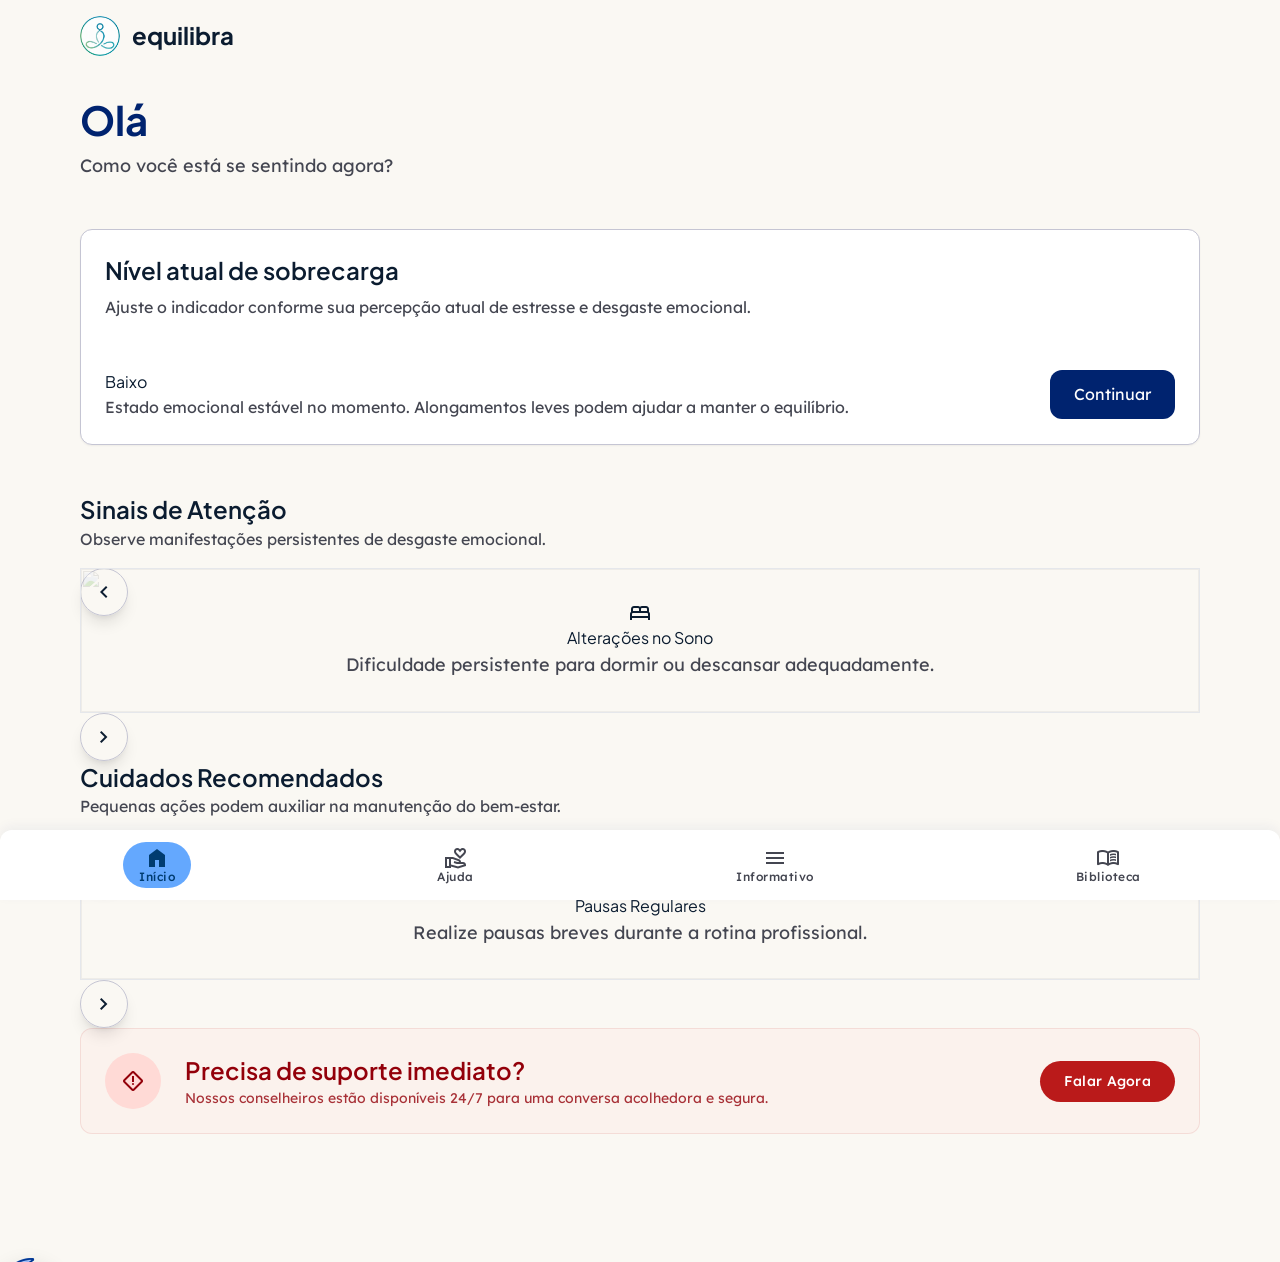
==== index.html @ ba9ddf92 "feature - atualização de design" ====
<!DOCTYPE html>

<html lang="pt-BR"><head>
<meta charset="utf-8"/>
<meta content="width=device-width, initial-scale=1.0" name="viewport"/>
<title>equilibra - Home</title>
<script src="https://cdn.tailwindcss.com?plugins=forms,container-queries"></script>
<script src="https://cdn.jsdelivr.net/npm/@supabase/supabase-js@2"></script>
<script src="scripts/supabase.js"></script>
<link href="https://fonts.googleapis.com/css2?family=Plus+Jakarta+Sans:wght@600;700;800&amp;family=Lexend:wght@400;500;600&amp;display=swap" rel="stylesheet"/>
<link href="https://fonts.googleapis.com/css2?family=Material+Symbols+Outlined:wght,FILL@100..700,0..1&amp;display=swap" rel="stylesheet"/>
<link href="https://fonts.googleapis.com/css2?family=Material+Symbols+Outlined:wght,FILL@100..700,0..1&amp;display=swap" rel="stylesheet"/>
<link href="./styles/dark-mode.css" rel="stylesheet"/>
<script id="tailwind-config">
      tailwind.config = {
        darkMode: "class",
        theme: {
          extend: {
            "colors": {
                    "on-tertiary-container": "#a8adb1",
                    "error": "#ba1a1a",
                    "tertiary-container": "#3c4144",
                    "error-container": "#ffdad6",
                    "surface-container-low": "#FAF6EF",
                    "outline-variant": "#c5c5d3",
                    "on-primary-container": "#90a8ff",
                    "on-secondary-fixed-variant": "#004883",
                    "on-tertiary-fixed-variant": "#43474b",
                    "background": "#FAF6EF",
                    "surface-container-highest": "#d3e4fe",
                    "on-tertiary-fixed": "#171c1f",
                    "on-primary-fixed": "#00164e",
                    "on-secondary-container": "#003c70",
                    "tertiary-fixed": "#dfe3e7",
                    "inverse-on-surface": "#eaf1ff",
                    "on-surface": "#0b1c30",
                    "on-primary": "#ffffff",
                    "surface-container": "#e5eeff",
                    "secondary": "#0060ac",
                    "surface-variant": "#d3e4fe",
                    "secondary-fixed": "#d4e3ff",
                    "on-error-container": "#93000a",
                    "inverse-primary": "#b6c4ff",
                    "surface-container-high": "#dce9ff",
                    "surface-tint": "#4059aa",
                    "surface": "#f8f9ff",
                    "on-background": "#0b1c30",
                    "secondary-container": "#64a8fe",
                    "inverse-surface": "#213145",
                    "secondary-fixed-dim": "#a4c9ff",
                    "surface-bright": "#FAF6EF",
                    "primary": "#00236f",
                    "on-error": "#ffffff",
                    "primary-fixed": "#dce1ff",
                    "outline": "#757682",
                    "on-primary-fixed-variant": "#264191",
                    "tertiary": "#262b2e",
                    "tertiary-fixed-dim": "#c3c7cb",
                    "on-surface-variant": "#444651",
                    "primary-fixed-dim": "#b6c4ff",
                    "on-secondary": "#ffffff",
                    "on-tertiary": "#ffffff",
                    "primary-container": "#1e3a8a",
                    "surface-dim": "#cbdbf5",
                    "on-secondary-fixed": "#001c39",
                    "surface-container-lowest": "#ffffff"
            },
            "borderRadius": {
                    "DEFAULT": "0.25rem",
                    "lg": "0.5rem",
                    "xl": "0.75rem",
                    "full": "9999px"
            },
            "spacing": {
                    "stack-md": "24px",
                    "stack-lg": "48px",
                    "stack-sm": "12px",
                    "gutter": "24px",
                    "unit": "8px",
                    "margin-mobile": "16px",
                    "container-max-width": "1200px",
                    "margin-desktop": "40px"
            },
            "fontFamily": {
                    "headline-xl": ["Plus Jakarta Sans"],
                    "body-sm": ["Lexend"],
                    "headline-md": ["Plus Jakarta Sans"],
                    "body-md": ["Lexend"],
                    "label-md": ["Lexend"],
                    "body-lg": ["Lexend"],
                    "label-sm": ["Lexend"],
                    "headline-lg": ["Plus Jakarta Sans"]
            },
            "fontSize": {
                    "headline-xl": ["40px", {"lineHeight": "1.2", "fontWeight": "700"}],
                    "body-sm": ["14px", {"lineHeight": "1.5", "fontWeight": "400"}],
                    "headline-md": ["24px", {"lineHeight": "1.4", "fontWeight": "600"}],
                    "body-md": ["16px", {"lineHeight": "1.6", "fontWeight": "400"}],
                    "label-md": ["14px", {"lineHeight": "1.2", "letterSpacing": "0.02em", "fontWeight": "500"}],
                    "body-lg": ["18px", {"lineHeight": "1.6", "fontWeight": "400"}],
                    "label-sm": ["12px", {"lineHeight": "1.2", "letterSpacing": "0.04em", "fontWeight": "500"}],
                    "headline-lg": ["32px", {"lineHeight": "1.3", "fontWeight": "600"}]
            }
          },
        },
      }

    let currentStressLevel = 0;

    const stressLevels = [
        {
            left: "10%",
            title: "Baixo",
            description: "Estado emocional estável no momento. Alongamentos leves podem ajudar a manter o equilíbrio.",
            page: "./pages/ajuda.html#bem-estar"
        },

        {
            left: "30%",
            title: "Leve",
            description: "Pequenos sinais de desgaste emocional. Considere dar uma pausa e alongar-se.",
            page: "./pages/ajuda.html#prevencao"
        },

        {
            left: "50%",
            title: "Moderado",
            description: "Atenção aos sinais de sobrecarga. Exercícios de respiração podem ser benéficos ou alongamento rápido podem ajudar.",
            page: "./pages/ajuda.html#respiracao"
        },

        {
            left: "70%",
            title: "Elevado",
            description: "Recomenda-se realizar uma pausa breve. Fique atento aos sintomas do stress atravess do Informativo por aqui.",
            page: "./pages/informativo.html#atencao"
        },

        {
            left: "90%",
            title: "Crítico",
            description: "Considere buscar apoio e reduzir estímulos. Entre em contato pelo CVV por aqui",
            page: "./pages/informativo.html#cvv"
        }
    ];

    function setStressLevel(level) {

        currentStressLevel = level;

        const data = stressLevels[level];

        document.getElementById("stressIndicator").style.left = data.left;

        document.getElementById("stressTitle").innerText = data.title;

        document.getElementById("stressDescription").innerText = data.description;
    }
    saveStressAccess();
    async function redirectStressPage() {

    const currentStress =
        stressLevels[currentStressLevel];

    // SALVA NO SUPABASE
    const { error } =
        await supabaseClient
            .from("page_access_logs")
            .insert({

                path: currentStress.page,

                stress_level: currentStress.title

            });

    if(error) {

        console.error(
            "Erro ao salvar stress:",
            error
        );

    } else {

        console.log(
            "Stress registrado!"
        );
    }

    // REDIRECIONA
    window.location.href =
        currentStress.page;
}
    const warningCards = [

        {
            title: "Alterações no Sono",
            description: "Dificuldade persistente para dormir ou descansar adequadamente.",
            image: "assets/images/sono.png",
            icon: "bed",
            iconColor: "text-red-500",
            overlay: "from-red-100/95",
            border: "border-red-100",
            bg: "bg-red-50",
            page: "./pages/ajuda.html#sono"
        },

        {
            title: "Irritabilidade",
            description: "Reações emocionais intensificadas e tensão frequente.",
            image: "assets/images/irritabilidade.jpg",
            icon: "mood_bad",
            iconColor: "text-orange-500",
            overlay: "from-orange-100/95",
            border: "border-orange-100",
            bg: "bg-orange-50",
            page: "./pages/ajuda.html#irritabilidade"
        },

        {
            title: "Dificuldade de Concentração",
            description: "Lapsos de atenção e dificuldade de foco durante a rotina.",
            image: "assets/images/concentracao.jpg",
            icon: "psychology",
            iconColor: "text-yellow-600",
            overlay: "from-yellow-100/95",
            border: "border-yellow-100",
            bg: "bg-yellow-50",
            page: "./pages/ajuda.html#concentracao"
        },

        {
            title: "Pensamentos Intrusivos",
            description: "Pensamentos recorrentes associados ao desgaste emocional.",
            image: "assets/images/pensamentos.jpg",
            icon: "neurology",
            iconColor: "text-pink-500",
            overlay: "from-pink-100/95",
            border: "border-pink-100",
            bg: "bg-pink-50",
            page: "./pages/ajuda.html#pensamentos"
        }

    ];

    let currentWarningIndex = 0;

    function updateWarningCard() {

        const data = warningCards[currentWarningIndex];

        const card = document.getElementById("warningCard");
        const image = document.getElementById("warningImage");
        const overlay = document.getElementById("warningOverlay");
        const icon = document.getElementById("warningIcon");
        const title = document.getElementById("warningTitle");
        const description = document.getElementById("warningDescription");

        image.src = data.image;

        title.innerText = data.title;

        description.innerText = data.description;

        icon.innerText = data.icon;

        icon.className = `material-symbols-outlined ${data.iconColor} text-[32px]`;

        overlay.className = `absolute inset-0 bg-gradient-to-t ${data.overlay} to-transparent`;

        card.className =
            `w-full h-[280px] relative overflow-hidden rounded-3xl border ${data.border} ${data.bg} text-left transition-all duration-500`;
    }

    function changeWarningCard(direction) {

        currentWarningIndex += direction;

        if (currentWarningIndex < 0) {
            currentWarningIndex = warningCards.length - 1;
        }

        if (currentWarningIndex >= warningCards.length) {
            currentWarningIndex = 0;
        }

        updateWarningCard();
    }

    function openWarningPage() {

        window.location.href = warningCards[currentWarningIndex].page;
    }

    // Troca automática
    setInterval(() => {

        changeWarningCard(1);

    }, 6000);

    const careCards = [

        {
            title: "Pausas Regulares",
            description: "Realize pausas breves durante a rotina profissional.",
            image: "assets/images/pausa.jpg",
            icon: "self_improvement",
            iconColor: "text-blue-500",
            overlay: "from-blue-100/95",
            border: "border-blue-100",
            bg: "bg-blue-50",
            page: "./pages/ajuda.html#pausas"
        },

        {
            title: "Hidratação",
            description: "Mantenha uma rotina adequada de hidratação.",
            image: "assets/images/hidratacao.jpg",
            icon: "water_drop",
            iconColor: "text-cyan-500",
            overlay: "from-cyan-100/95",
            border: "border-cyan-100",
            bg: "bg-cyan-50",
            page: "./pages/dicas.html#hidratacao"
        },

        {
            title: "Respiração Guiada",
            description: "Exercícios respiratórios podem auxiliar na redução da tensão.",
            image: "assets/images/respiracao.jpg",
            icon: "air",
            iconColor: "text-indigo-500",
            overlay: "from-indigo-100/95",
            border: "border-indigo-100",
            bg: "bg-indigo-50",
            page: "./pages/relaxe.html#respiracao"
        },

        {
            title: "Alongamento Breve",
            description: "Movimentos leves auxiliam no relaxamento corporal.",
            image: "assets/images/alongamento.jpg",
            icon: "accessibility_new",
            iconColor: "text-green-500",
            overlay: "from-green-100/95",
            border: "border-green-100",
            bg: "bg-green-50",
            page: "./pages/dicas.html#alongamento"
        }

    ];

    let currentCareIndex = 0;

    function updateCareCard() {

        const data = careCards[currentCareIndex];

        const card = document.getElementById("careCard");
        const image = document.getElementById("careImage");
        const overlay = document.getElementById("careOverlay");
        const icon = document.getElementById("careIcon");
        const title = document.getElementById("careTitle");
        const description = document.getElementById("careDescription");

        image.src = data.image;

        title.innerText = data.title;

        description.innerText = data.description;

        icon.innerText = data.icon;

        icon.className = `material-symbols-outlined ${data.iconColor} text-[32px]`;

        overlay.className = `absolute inset-0 bg-gradient-to-t ${data.overlay} to-transparent`;

        card.className =
            `w-full h-[280px] relative overflow-hidden rounded-3xl border ${data.border} ${data.bg} text-left transition-all duration-500`;
    }

    function changeCareCard(direction) {

        currentCareIndex += direction;

        if (currentCareIndex < 0) {
            currentCareIndex = careCards.length - 1;
        }

        if (currentCareIndex >= careCards.length) {
            currentCareIndex = 0;
        }

        updateCareCard();
    }

    function openCarePage() {

        window.location.href = careCards[currentCareIndex].page;
    }

    // Troca automática
    setInterval(() => {

        changeCareCard(1);

    }, 6000);
    
    </script>
<style>
      body {
        background-color: #FAF8F3;
        color: #0b1c30;
        -webkit-font-smoothing: antialiased;
      }
      .material-symbols-outlined {
        font-variation-settings: 'FILL' 0, 'wght' 400, 'GRAD' 0, 'opsz' 24;
      }
      .bento-grid {
        display: grid;
        grid-template-columns: repeat(12, 1fr);
        gap: 24px;
      }
      .glass-card {
        background: rgba(255, 255, 255, 0.7);
        backdrop-filter: blur(10px);
        border: 1px solid rgba(255, 255, 255, 0.3);
      }
      /* ==========================
   MODO NOTURNO
========================== */

body.night-mode{

    background:#0F172A;

    color:#E5E7EB;

}

body{

    transition: filter .35s ease;

}
    </style>
<style>
    body {
      min-height: max(884px, 100dvh);
    }
  </style>
<style>*, ::before, ::after{--tw-border-spacing-x:0;--tw-border-spacing-y:0;--tw-translate-x:0;--tw-translate-y:0;--tw-rotate:0;--tw-skew-x:0;--tw-skew-y:0;--tw-scale-x:1;--tw-scale-y:1;--tw-pan-x: ;--tw-pan-y: ;--tw-pinch-zoom: ;--tw-scroll-snap-strictness:proximity;--tw-gradient-from-position: ;--tw-gradient-via-position: ;--tw-gradient-to-position: ;--tw-ordinal: ;--tw-slashed-zero: ;--tw-numeric-figure: ;--tw-numeric-spacing: ;--tw-numeric-fraction: ;--tw-ring-inset: ;--tw-ring-offset-width:0px;--tw-ring-offset-color:#fff;--tw-ring-color:rgb(59 130 246 / 0.5);--tw-ring-offset-shadow:0 0 #0000;--tw-ring-shadow:0 0 #0000;--tw-shadow:0 0 #0000;--tw-shadow-colored:0 0 #0000;--tw-blur: ;--tw-brightness: ;--tw-contrast: ;--tw-grayscale: ;--tw-hue-rotate: ;--tw-invert: ;--tw-saturate: ;--tw-sepia: ;--tw-drop-shadow: ;--tw-backdrop-blur: ;--tw-backdrop-brightness: ;--tw-backdrop-contrast: ;--tw-backdrop-grayscale: ;--tw-backdrop-hue-rotate: ;--tw-backdrop-invert: ;--tw-backdrop-opacity: ;--tw-backdrop-saturate: ;--tw-backdrop-sepia: ;--tw-contain-size: ;--tw-contain-layout: ;--tw-contain-paint: ;--tw-contain-style: }::backdrop{--tw-border-spacing-x:0;--tw-border-spacing-y:0;--tw-translate-x:0;--tw-translate-y:0;--tw-rotate:0;--tw-skew-x:0;--tw-skew-y:0;--tw-scale-x:1;--tw-scale-y:1;--tw-pan-x: ;--tw-pan-y: ;--tw-pinch-zoom: ;--tw-scroll-snap-strictness:proximity;--tw-gradient-from-position: ;--tw-gradient-via-position: ;--tw-gradient-to-position: ;--tw-ordinal: ;--tw-slashed-zero: ;--tw-numeric-figure: ;--tw-numeric-spacing: ;--tw-numeric-fraction: ;--tw-ring-inset: ;--tw-ring-offset-width:0px;--tw-ring-offset-color:#fff;--tw-ring-color:rgb(59 130 246 / 0.5);--tw-ring-offset-shadow:0 0 #0000;--tw-ring-shadow:0 0 #0000;--tw-shadow:0 0 #0000;--tw-shadow-colored:0 0 #0000;--tw-blur: ;--tw-brightness: ;--tw-contrast: ;--tw-grayscale: ;--tw-hue-rotate: ;--tw-invert: ;--tw-saturate: ;--tw-sepia: ;--tw-drop-shadow: ;--tw-backdrop-blur: ;--tw-backdrop-brightness: ;--tw-backdrop-contrast: ;--tw-backdrop-grayscale: ;--tw-backdrop-hue-rotate: ;--tw-backdrop-invert: ;--tw-backdrop-opacity: ;--tw-backdrop-saturate: ;--tw-backdrop-sepia: ;--tw-contain-size: ;--tw-contain-layout: ;--tw-contain-paint: ;--tw-contain-style: }/* ! tailwindcss v3.4.17 | MIT License | https://tailwindcss.com */*,::after,::before{box-sizing:border-box;border-width:0;border-style:solid;border-color:#e5e7eb}::after,::before{--tw-content:''}:host,html{line-height:1.5;-webkit-text-size-adjust:100%;-moz-tab-size:4;tab-size:4;font-family:ui-sans-serif, system-ui, sans-serif, "Apple Color Emoji", "Segoe UI Emoji", "Segoe UI Symbol", "Noto Color Emoji";font-feature-settings:normal;font-variation-settings:normal;-webkit-tap-highlight-color:transparent}body{margin:0;line-height:inherit}hr{height:0;color:inherit;border-top-width:1px}abbr:where([title]){-webkit-text-decoration:underline dotted;text-decoration:underline dotted}h1,h2,h3,h4,h5,h6{font-size:inherit;font-weight:inherit}a{color:inherit;text-decoration:inherit}b,strong{font-weight:bolder}code,kbd,pre,samp{font-family:ui-monospace, SFMono-Regular, Menlo, Monaco, Consolas, "Liberation Mono", "Courier New", monospace;font-feature-settings:normal;font-variation-settings:normal;font-size:1em}small{font-size:80%}sub,sup{font-size:75%;line-height:0;position:relative;vertical-align:baseline}sub{bottom:-.25em}sup{top:-.5em}table{text-indent:0;border-color:inherit;border-collapse:collapse}button,input,optgroup,select,textarea{font-family:inherit;font-feature-settings:inherit;font-variation-settings:inherit;font-size:100%;font-weight:inherit;line-height:inherit;letter-spacing:inherit;color:inherit;margin:0;padding:0}button,select{text-transform:none}button,input:where([type=button]),input:where([type=reset]),input:where([type=submit]){-webkit-appearance:button;background-color:transparent;background-image:none}:-moz-focusring{outline:auto}:-moz-ui-invalid{box-shadow:none}progress{vertical-align:baseline}::-webkit-inner-spin-button,::-webkit-outer-spin-button{height:auto}[type=search]{-webkit-appearance:textfield;outline-offset:-2px}::-webkit-search-decoration{-webkit-appearance:none}::-webkit-file-upload-button{-webkit-appearance:button;font:inherit}summary{display:list-item}blockquote,dd,dl,figure,h1,h2,h3,h4,h5,h6,hr,p,pre{margin:0}fieldset{margin:0;padding:0}legend{padding:0}menu,ol,ul{list-style:none;margin:0;padding:0}dialog{padding:0}textarea{resize:vertical}input::placeholder,textarea::placeholder{opacity:1;color:#9ca3af}[role=button],button{cursor:pointer}:disabled{cursor:default}audio,canvas,embed,iframe,img,object,svg,video{display:block;vertical-align:middle}img,video{max-width:100%;height:auto}[hidden]:where(:not([hidden=until-found])){display:none}[type='text'],input:where(:not([type])),[type='email'],[type='url'],[type='password'],[type='number'],[type='date'],[type='datetime-local'],[type='month'],[type='search'],[type='tel'],[type='time'],[type='week'],[multiple],textarea,select{-webkit-appearance:none;appearance:none;background-color:#fff;border-color:#6b7280;border-width:1px;border-radius:0px;padding-top:0.5rem;padding-right:0.75rem;padding-bottom:0.5rem;padding-left:0.75rem;font-size:1rem;line-height:1.5rem;--tw-shadow:0 0 #0000;}[type='text']:focus, input:where(:not([type])):focus, [type='email']:focus, [type='url']:focus, [type='password']:focus, [type='number']:focus, [type='date']:focus, [type='datetime-local']:focus, [type='month']:focus, [type='search']:focus, [type='tel']:focus, [type='time']:focus, [type='week']:focus, [multiple]:focus, textarea:focus, select:focus{outline:2px solid transparent;outline-offset:2px;--tw-ring-inset:var(--tw-empty,/*!*/ /*!*/);--tw-ring-offset-width:0px;--tw-ring-offset-color:#fff;--tw-ring-color:#2563eb;--tw-ring-offset-shadow:var(--tw-ring-inset) 0 0 0 var(--tw-ring-offset-width) var(--tw-ring-offset-color);--tw-ring-shadow:var(--tw-ring-inset) 0 0 0 calc(1px + var(--tw-ring-offset-width)) var(--tw-ring-color);box-shadow:var(--tw-ring-offset-shadow), var(--tw-ring-shadow), var(--tw-shadow);border-color:#2563eb}input::placeholder,textarea::placeholder{color:#6b7280;opacity:1}::-webkit-datetime-edit-fields-wrapper{padding:0}::-webkit-date-and-time-value{min-height:1.5em;text-align:inherit}::-webkit-datetime-edit{display:inline-flex}::-webkit-datetime-edit,::-webkit-datetime-edit-year-field,::-webkit-datetime-edit-month-field,::-webkit-datetime-edit-day-field,::-webkit-datetime-edit-hour-field,::-webkit-datetime-edit-minute-field,::-webkit-datetime-edit-second-field,::-webkit-datetime-edit-millisecond-field,::-webkit-datetime-edit-meridiem-field{padding-top:0;padding-bottom:0}select{background-image:url("data:image/svg+xml,%3csvg xmlns='http://www.w3.org/2000/svg' fill='none' viewBox='0 0 20 20'%3e%3cpath stroke='%236b7280' stroke-linecap='round' stroke-linejoin='round' stroke-width='1.5' d='M6 8l4 4 4-4'/%3e%3c/svg%3e");background-position:right 0.5rem center;background-repeat:no-repeat;background-size:1.5em 1.5em;padding-right:2.5rem;print-color-adjust:exact}[multiple],[size]:where(select:not([size="1"])){background-image:initial;background-position:initial;background-repeat:unset;background-size:initial;padding-right:0.75rem;print-color-adjust:unset}[type='checkbox'],[type='radio']{-webkit-appearance:none;appearance:none;padding:0;print-color-adjust:exact;display:inline-block;vertical-align:middle;background-origin:border-box;-webkit-user-select:none;user-select:none;flex-shrink:0;height:1rem;width:1rem;color:#2563eb;background-color:#fff;border-color:#6b7280;border-width:1px;--tw-shadow:0 0 #0000}[type='checkbox']{border-radius:0px}[type='radio']{border-radius:100%}[type='checkbox']:focus,[type='radio']:focus{outline:2px solid transparent;outline-offset:2px;--tw-ring-inset:var(--tw-empty,/*!*/ /*!*/);--tw-ring-offset-width:2px;--tw-ring-offset-color:#fff;--tw-ring-color:#2563eb;--tw-ring-offset-shadow:var(--tw-ring-inset) 0 0 0 var(--tw-ring-offset-width) var(--tw-ring-offset-color);--tw-ring-shadow:var(--tw-ring-inset) 0 0 0 calc(2px + var(--tw-ring-offset-width)) var(--tw-ring-color);box-shadow:var(--tw-ring-offset-shadow), var(--tw-ring-shadow), var(--tw-shadow)}[type='checkbox']:checked,[type='radio']:checked{border-color:transparent;background-color:currentColor;background-size:100% 100%;background-position:center;background-repeat:no-repeat}[type='checkbox']:checked{background-image:url("data:image/svg+xml,%3csvg viewBox='0 0 16 16' fill='white' xmlns='http://www.w3.org/2000/svg'%3e%3cpath d='M12.207 4.793a1 1 0 010 1.414l-5 5a1 1 0 01-1.414 0l-2-2a1 1 0 011.414-1.414L6.5 9.086l4.293-4.293a1 1 0 011.414 0z'/%3e%3c/svg%3e");}@media (forced-colors: active) {[type='checkbox']:checked{-webkit-appearance:auto;appearance:auto}}[type='radio']:checked{background-image:url("data:image/svg+xml,%3csvg viewBox='0 0 16 16' fill='white' xmlns='http://www.w3.org/2000/svg'%3e%3ccircle cx='8' cy='8' r='3'/%3e%3c/svg%3e");}@media (forced-colors: active) {[type='radio']:checked{-webkit-appearance:auto;appearance:auto}}[type='checkbox']:checked:hover,[type='checkbox']:checked:focus,[type='radio']:checked:hover,[type='radio']:checked:focus{border-color:transparent;background-color:currentColor}[type='checkbox']:indeterminate{background-image:url("data:image/svg+xml,%3csvg xmlns='http://www.w3.org/2000/svg' fill='none' viewBox='0 0 16 16'%3e%3cpath stroke='white' stroke-linecap='round' stroke-linejoin='round' stroke-width='2' d='M4 8h8'/%3e%3c/svg%3e");border-color:transparent;background-color:currentColor;background-size:100% 100%;background-position:center;background-repeat:no-repeat;}@media (forced-colors: active) {[type='checkbox']:indeterminate{-webkit-appearance:auto;appearance:auto}}[type='checkbox']:indeterminate:hover,[type='checkbox']:indeterminate:focus{border-color:transparent;background-color:currentColor}[type='file']{background:unset;border-color:inherit;border-width:0;border-radius:0;padding:0;font-size:unset;line-height:inherit}[type='file']:focus{outline:1px solid ButtonText;outline:1px auto -webkit-focus-ring-color}.pointer-events-none{pointer-events:none}.fixed{position:fixed}.absolute{position:absolute}.relative{position:relative}.bottom-0{bottom:0px}.bottom-4{bottom:1rem}.left-0{left:0px}.right-0{right:0px}.right-8{right:2rem}.top-0{top:0px}.z-10{z-index:10}.z-50{z-index:50}.mx-auto{margin-left:auto;margin-right:auto}.-mr-20{margin-right:-5rem}.-mt-20{margin-top:-5rem}.mb-2{margin-bottom:0.5rem}.mb-4{margin-bottom:1rem}.mb-6{margin-bottom:1.5rem}.mb-stack-lg{margin-bottom:48px}.mt-6{margin-top:1.5rem}.mt-8{margin-top:2rem}.block{display:block}.flex{display:flex}.grid{display:grid}.h-10{height:2.5rem}.h-12{height:3rem}.h-14{height:3.5rem}.h-3{height:0.75rem}.h-64{height:16rem}.h-full{height:100%}.min-h-\[320px\]{min-height:320px}.w-10{width:2.5rem}.w-12{width:3rem}.w-14{width:3.5rem}.w-64{width:16rem}.w-full{width:100%}.max-w-container-max-width{max-width:1200px}.max-w-md{max-width:28rem}.shrink-0{flex-shrink:0}.flex-grow{flex-grow:1}.grid-cols-1{grid-template-columns:repeat(1, minmax(0, 1fr))}.flex-col{flex-direction:column}.flex-wrap{flex-wrap:wrap}.items-center{align-items:center}.justify-center{justify-content:center}.justify-between{justify-content:space-between}.justify-around{justify-content:space-around}.gap-2{gap:0.5rem}.gap-3{gap:0.75rem}.gap-4{gap:1rem}.gap-6{gap:1.5rem}.gap-gutter{gap:24px}.space-y-4 > :not([hidden]) ~ :not([hidden]){--tw-space-y-reverse:0;margin-top:calc(1rem * calc(1 - var(--tw-space-y-reverse)));margin-bottom:calc(1rem * var(--tw-space-y-reverse))}.overflow-hidden{overflow:hidden}.rounded-full{border-radius:9999px}.rounded-xl{border-radius:0.75rem}.rounded-t-xl{border-top-left-radius:0.75rem;border-top-right-radius:0.75rem}.border{border-width:1px}.border-t{border-top-width:1px}.border-error\/10{border-color:rgb(186 26 26 / 0.1)}.border-outline-variant{--tw-border-opacity:1;border-color:rgb(197 197 211 / var(--tw-border-opacity, 1))}.border-outline-variant\/30{border-color:rgb(197 197 211 / 0.3)}.bg-background{--tw-bg-opacity:1;background-color:rgb(248 249 255 / var(--tw-bg-opacity, 1))}.bg-error{--tw-bg-opacity:1;background-color:rgb(186 26 26 / var(--tw-bg-opacity, 1))}.bg-error-container{--tw-bg-opacity:1;background-color:rgb(255 218 214 / var(--tw-bg-opacity, 1))}.bg-error-container\/20{background-color:rgb(255 218 214 / 0.2)}.bg-primary{--tw-bg-opacity:1;background-color:rgb(0 35 111 / var(--tw-bg-opacity, 1))}.bg-secondary{--tw-bg-opacity:1;background-color:rgb(0 96 172 / var(--tw-bg-opacity, 1))}.bg-secondary-container{--tw-bg-opacity:1;background-color:rgb(100 168 254 / var(--tw-bg-opacity, 1))}.bg-secondary\/20{background-color:rgb(0 96 172 / 0.2)}.bg-surface-container{--tw-bg-opacity:1;background-color:rgb(229 238 255 / var(--tw-bg-opacity, 1))}.bg-surface-container-high{--tw-bg-opacity:1;background-color:rgb(220 233 255 / var(--tw-bg-opacity, 1))}.bg-surface-container-lowest{--tw-bg-opacity:1;background-color:rgb(255 255 255 / var(--tw-bg-opacity, 1))}.bg-white{--tw-bg-opacity:1;background-color:rgb(255 255 255 / var(--tw-bg-opacity, 1))}.object-cover{object-fit:cover}.p-2{padding:0.5rem}.p-4{padding:1rem}.p-6{padding:1.5rem}.p-8{padding:2rem}.p-stack-md{padding:24px}.px-2{padding-left:0.5rem;padding-right:0.5rem}.px-4{padding-left:1rem;padding-right:1rem}.px-6{padding-left:1.5rem;padding-right:1.5rem}.px-margin-mobile{padding-left:16px;padding-right:16px}.py-1{padding-top:0.25rem;padding-bottom:0.25rem}.py-3{padding-top:0.75rem;padding-bottom:0.75rem}.py-4{padding-top:1rem;padding-bottom:1rem}.pb-32{padding-bottom:8rem}.pt-24{padding-top:6rem}.pt-6{padding-top:1.5rem}.font-body-lg{font-family:Lexend}.font-body-md{font-family:Lexend}.font-headline-lg{font-family:Plus Jakarta Sans}.font-headline-md{font-family:Plus Jakarta Sans}.font-headline-xl{font-family:Plus Jakarta Sans}.font-label-md{font-family:Lexend}.font-label-sm{font-family:Lexend}.text-4xl{font-size:2.25rem;line-height:2.5rem}.text-\[120px\]{font-size:120px}.text-\[18px\]{font-size:18px}.text-body-lg{font-size:18px;line-height:1.6;font-weight:400}.text-body-md{font-size:16px;line-height:1.6;font-weight:400}.text-body-sm{font-size:14px;line-height:1.5;font-weight:400}.text-headline-lg{font-size:32px;line-height:1.3;font-weight:600}.text-headline-md{font-size:24px;line-height:1.4;font-weight:600}.text-headline-xl{font-size:40px;line-height:1.2;font-weight:700}.text-label-md{font-size:14px;line-height:1.2;letter-spacing:0.02em;font-weight:500}.text-label-sm{font-size:12px;line-height:1.2;letter-spacing:0.04em;font-weight:500}.font-bold{font-weight:700}.uppercase{text-transform:uppercase}.italic{font-style:italic}.tracking-widest{letter-spacing:0.1em}.text-on-error-container{--tw-text-opacity:1;color:rgb(147 0 10 / var(--tw-text-opacity, 1))}.text-on-error-container\/80{color:rgb(147 0 10 / 0.8)}.text-on-primary{--tw-text-opacity:1;color:rgb(255 255 255 / var(--tw-text-opacity, 1))}.text-on-primary\/80{color:rgb(255 255 255 / 0.8)}.text-on-secondary-container{--tw-text-opacity:1;color:rgb(0 60 112 / var(--tw-text-opacity, 1))}.text-on-surface-variant{--tw-text-opacity:1;color:rgb(68 70 81 / var(--tw-text-opacity, 1))}.text-on-surface-variant\/60{color:rgb(68 70 81 / 0.6)}.text-primary{--tw-text-opacity:1;color:rgb(0 35 111 / var(--tw-text-opacity, 1))}.text-secondary-fixed{--tw-text-opacity:1;color:rgb(212 227 255 / var(--tw-text-opacity, 1))}.text-white{--tw-text-opacity:1;color:rgb(255 255 255 / var(--tw-text-opacity, 1))}.opacity-20{opacity:0.2}.shadow-\[0_-4px_12px_rgba\(0\2c 35\2c 111\2c 0\.05\)\]{--tw-shadow:0 -4px 12px rgba(0,35,111,0.05);--tw-shadow-colored:0 -4px 12px var(--tw-shadow-color);box-shadow:var(--tw-ring-offset-shadow, 0 0 #0000), var(--tw-ring-shadow, 0 0 #0000), var(--tw-shadow)}.shadow-lg{--tw-shadow:0 10px 15px -3px rgb(0 0 0 / 0.1), 0 4px 6px -4px rgb(0 0 0 / 0.1);--tw-shadow-colored:0 10px 15px -3px var(--tw-shadow-color), 0 4px 6px -4px var(--tw-shadow-color);box-shadow:var(--tw-ring-offset-shadow, 0 0 #0000), var(--tw-ring-shadow, 0 0 #0000), var(--tw-shadow)}.shadow-sm{--tw-shadow:0 1px 2px 0 rgb(0 0 0 / 0.05);--tw-shadow-colored:0 1px 2px 0 var(--tw-shadow-color);box-shadow:var(--tw-ring-offset-shadow, 0 0 #0000), var(--tw-ring-shadow, 0 0 #0000), var(--tw-shadow)}.ring-1{--tw-ring-offset-shadow:var(--tw-ring-inset) 0 0 0 var(--tw-ring-offset-width) var(--tw-ring-offset-color);--tw-ring-shadow:var(--tw-ring-inset) 0 0 0 calc(1px + var(--tw-ring-offset-width)) var(--tw-ring-color);box-shadow:var(--tw-ring-offset-shadow), var(--tw-ring-shadow), var(--tw-shadow, 0 0 #0000)}.ring-primary\/10{--tw-ring-color:rgb(0 35 111 / 0.1)}.blur-3xl{--tw-blur:blur(64px);filter:var(--tw-blur) var(--tw-brightness) var(--tw-contrast) var(--tw-grayscale) var(--tw-hue-rotate) var(--tw-invert) var(--tw-saturate) var(--tw-sepia) var(--tw-drop-shadow)}.transition-all{transition-property:all;transition-timing-function:cubic-bezier(0.4, 0, 0.2, 1);transition-duration:150ms}.transition-colors{transition-property:color, background-color, border-color, fill, stroke, -webkit-text-decoration-color;transition-property:color, background-color, border-color, text-decoration-color, fill, stroke;transition-property:color, background-color, border-color, text-decoration-color, fill, stroke, -webkit-text-decoration-color;transition-timing-function:cubic-bezier(0.4, 0, 0.2, 1);transition-duration:150ms}.duration-150{transition-duration:150ms}.duration-200{transition-duration:200ms}.hover\:bg-error\/90:hover{background-color:rgb(186 26 26 / 0.9)}.hover\:bg-primary\/5:hover{background-color:rgb(0 35 111 / 0.05)}.hover\:bg-surface-container-low:hover{--tw-bg-opacity:1;background-color:rgb(239 244 255 / var(--tw-bg-opacity, 1))}.hover\:text-primary:hover{--tw-text-opacity:1;color:rgb(0 35 111 / var(--tw-text-opacity, 1))}.hover\:shadow-md:hover{--tw-shadow:0 4px 6px -1px rgb(0 0 0 / 0.1), 0 2px 4px -2px rgb(0 0 0 / 0.1);--tw-shadow-colored:0 4px 6px -1px var(--tw-shadow-color), 0 2px 4px -2px var(--tw-shadow-color);box-shadow:var(--tw-ring-offset-shadow, 0 0 #0000), var(--tw-ring-shadow, 0 0 #0000), var(--tw-shadow)}.active\:scale-90:active{--tw-scale-x:.9;--tw-scale-y:.9;transform:translate(var(--tw-translate-x), var(--tw-translate-y)) rotate(var(--tw-rotate)) skewX(var(--tw-skew-x)) skewY(var(--tw-skew-y)) scaleX(var(--tw-scale-x)) scaleY(var(--tw-scale-y))}.active\:scale-95:active{--tw-scale-x:.95;--tw-scale-y:.95;transform:translate(var(--tw-translate-x), var(--tw-translate-y)) rotate(var(--tw-rotate)) skewX(var(--tw-skew-x)) skewY(var(--tw-skew-y)) scaleX(var(--tw-scale-x)) scaleY(var(--tw-scale-y))}.group:hover .group-hover\:text-primary{--tw-text-opacity:1;color:rgb(0 35 111 / var(--tw-text-opacity, 1))}.dark\:bg-background:is(.dark *){--tw-bg-opacity:1;background-color:rgb(248 249 255 / var(--tw-bg-opacity, 1))}.dark\:bg-inverse-surface:is(.dark *){--tw-bg-opacity:1;background-color:rgb(33 49 69 / var(--tw-bg-opacity, 1))}.dark\:bg-primary-container:is(.dark *){--tw-bg-opacity:1;background-color:rgb(30 58 138 / var(--tw-bg-opacity, 1))}.dark\:text-on-primary-container:is(.dark *){--tw-text-opacity:1;color:rgb(144 168 255 / var(--tw-text-opacity, 1))}.dark\:text-on-tertiary-container:is(.dark *){--tw-text-opacity:1;color:rgb(168 173 177 / var(--tw-text-opacity, 1))}.dark\:text-primary-fixed:is(.dark *){--tw-text-opacity:1;color:rgb(220 225 255 / var(--tw-text-opacity, 1))}.dark\:hover\:bg-inverse-surface:hover:is(.dark *){--tw-bg-opacity:1;background-color:rgb(33 49 69 / var(--tw-bg-opacity, 1))}.dark\:hover\:text-primary-fixed:hover:is(.dark *){--tw-text-opacity:1;color:rgb(220 225 255 / var(--tw-text-opacity, 1))}@media (min-width: 768px){.md\:col-span-12{grid-column:span 12 / span 12}.md\:col-span-5{grid-column:span 5 / span 5}.md\:col-span-7{grid-column:span 7 / span 7}.md\:grid-cols-12{grid-template-columns:repeat(12, minmax(0, 1fr))}.md\:justify-start{justify-content:flex-start}.md\:px-margin-desktop{padding-left:40px;padding-right:40px}}@media (min-width: 1024px){.lg\:col-span-4{grid-column:span 4 / span 4}.lg\:col-span-8{grid-column:span 8 / span 8}}</style><style>*, ::before, ::after{--tw-border-spacing-x:0;--tw-border-spacing-y:0;--tw-translate-x:0;--tw-translate-y:0;--tw-rotate:0;--tw-skew-x:0;--tw-skew-y:0;--tw-scale-x:1;--tw-scale-y:1;--tw-pan-x: ;--tw-pan-y: ;--tw-pinch-zoom: ;--tw-scroll-snap-strictness:proximity;--tw-gradient-from-position: ;--tw-gradient-via-position: ;--tw-gradient-to-position: ;--tw-ordinal: ;--tw-slashed-zero: ;--tw-numeric-figure: ;--tw-numeric-spacing: ;--tw-numeric-fraction: ;--tw-ring-inset: ;--tw-ring-offset-width:0px;--tw-ring-offset-color:#fff;--tw-ring-color:rgb(59 130 246 / 0.5);--tw-ring-offset-shadow:0 0 #0000;--tw-ring-shadow:0 0 #0000;--tw-shadow:0 0 #0000;--tw-shadow-colored:0 0 #0000;--tw-blur: ;--tw-brightness: ;--tw-contrast: ;--tw-grayscale: ;--tw-hue-rotate: ;--tw-invert: ;--tw-saturate: ;--tw-sepia: ;--tw-drop-shadow: ;--tw-backdrop-blur: ;--tw-backdrop-brightness: ;--tw-backdrop-contrast: ;--tw-backdrop-grayscale: ;--tw-backdrop-hue-rotate: ;--tw-backdrop-invert: ;--tw-backdrop-opacity: ;--tw-backdrop-saturate: ;--tw-backdrop-sepia: ;--tw-contain-size: ;--tw-contain-layout: ;--tw-contain-paint: ;--tw-contain-style: }::backdrop{--tw-border-spacing-x:0;--tw-border-spacing-y:0;--tw-translate-x:0;--tw-translate-y:0;--tw-rotate:0;--tw-skew-x:0;--tw-skew-y:0;--tw-scale-x:1;--tw-scale-y:1;--tw-pan-x: ;--tw-pan-y: ;--tw-pinch-zoom: ;--tw-scroll-snap-strictness:proximity;--tw-gradient-from-position: ;--tw-gradient-via-position: ;--tw-gradient-to-position: ;--tw-ordinal: ;--tw-slashed-zero: ;--tw-numeric-figure: ;--tw-numeric-spacing: ;--tw-numeric-fraction: ;--tw-ring-inset: ;--tw-ring-offset-width:0px;--tw-ring-offset-color:#fff;--tw-ring-color:rgb(59 130 246 / 0.5);--tw-ring-offset-shadow:0 0 #0000;--tw-ring-shadow:0 0 #0000;--tw-shadow:0 0 #0000;--tw-shadow-colored:0 0 #0000;--tw-blur: ;--tw-brightness: ;--tw-contrast: ;--tw-grayscale: ;--tw-hue-rotate: ;--tw-invert: ;--tw-saturate: ;--tw-sepia: ;--tw-drop-shadow: ;--tw-backdrop-blur: ;--tw-backdrop-brightness: ;--tw-backdrop-contrast: ;--tw-backdrop-grayscale: ;--tw-backdrop-hue-rotate: ;--tw-backdrop-invert: ;--tw-backdrop-opacity: ;--tw-backdrop-saturate: ;--tw-backdrop-sepia: ;--tw-contain-size: ;--tw-contain-layout: ;--tw-contain-paint: ;--tw-contain-style: }/* ! tailwindcss v3.4.17 | MIT License | https://tailwindcss.com */*,::after,::before{box-sizing:border-box;border-width:0;border-style:solid;border-color:#e5e7eb}::after,::before{--tw-content:''}:host,html{line-height:1.5;-webkit-text-size-adjust:100%;-moz-tab-size:4;tab-size:4;font-family:ui-sans-serif, system-ui, sans-serif, "Apple Color Emoji", "Segoe UI Emoji", "Segoe UI Symbol", "Noto Color Emoji";font-feature-settings:normal;font-variation-settings:normal;-webkit-tap-highlight-color:transparent}body{margin:0;line-height:inherit}hr{height:0;color:inherit;border-top-width:1px}abbr:where([title]){-webkit-text-decoration:underline dotted;text-decoration:underline dotted}h1,h2,h3,h4,h5,h6{font-size:inherit;font-weight:inherit}a{color:inherit;text-decoration:inherit}b,strong{font-weight:bolder}code,kbd,pre,samp{font-family:ui-monospace, SFMono-Regular, Menlo, Monaco, Consolas, "Liberation Mono", "Courier New", monospace;font-feature-settings:normal;font-variation-settings:normal;font-size:1em}small{font-size:80%}sub,sup{font-size:75%;line-height:0;position:relative;vertical-align:baseline}sub{bottom:-.25em}sup{top:-.5em}table{text-indent:0;border-color:inherit;border-collapse:collapse}button,input,optgroup,select,textarea{font-family:inherit;font-feature-settings:inherit;font-variation-settings:inherit;font-size:100%;font-weight:inherit;line-height:inherit;letter-spacing:inherit;color:inherit;margin:0;padding:0}button,select{text-transform:none}button,input:where([type=button]),input:where([type=reset]),input:where([type=submit]){-webkit-appearance:button;background-color:transparent;background-image:none}:-moz-focusring{outline:auto}:-moz-ui-invalid{box-shadow:none}progress{vertical-align:baseline}::-webkit-inner-spin-button,::-webkit-outer-spin-button{height:auto}[type=search]{-webkit-appearance:textfield;outline-offset:-2px}::-webkit-search-decoration{-webkit-appearance:none}::-webkit-file-upload-button{-webkit-appearance:button;font:inherit}summary{display:list-item}blockquote,dd,dl,figure,h1,h2,h3,h4,h5,h6,hr,p,pre{margin:0}fieldset{margin:0;padding:0}legend{padding:0}menu,ol,ul{list-style:none;margin:0;padding:0}dialog{padding:0}textarea{resize:vertical}input::placeholder,textarea::placeholder{opacity:1;color:#9ca3af}[role=button],button{cursor:pointer}:disabled{cursor:default}audio,canvas,embed,iframe,img,object,svg,video{display:block;vertical-align:middle}img,video{max-width:100%;height:auto}[hidden]:where(:not([hidden=until-found])){display:none}[type='text'],input:where(:not([type])),[type='email'],[type='url'],[type='password'],[type='number'],[type='date'],[type='datetime-local'],[type='month'],[type='search'],[type='tel'],[type='time'],[type='week'],[multiple],textarea,select{-webkit-appearance:none;appearance:none;background-color:#fff;border-color:#6b7280;border-width:1px;border-radius:0px;padding-top:0.5rem;padding-right:0.75rem;padding-bottom:0.5rem;padding-left:0.75rem;font-size:1rem;line-height:1.5rem;--tw-shadow:0 0 #0000;}[type='text']:focus, input:where(:not([type])):focus, [type='email']:focus, [type='url']:focus, [type='password']:focus, [type='number']:focus, [type='date']:focus, [type='datetime-local']:focus, [type='month']:focus, [type='search']:focus, [type='tel']:focus, [type='time']:focus, [type='week']:focus, [multiple]:focus, textarea:focus, select:focus{outline:2px solid transparent;outline-offset:2px;--tw-ring-inset:var(--tw-empty,/*!*/ /*!*/);--tw-ring-offset-width:0px;--tw-ring-offset-color:#fff;--tw-ring-color:#2563eb;--tw-ring-offset-shadow:var(--tw-ring-inset) 0 0 0 var(--tw-ring-offset-width) var(--tw-ring-offset-color);--tw-ring-shadow:var(--tw-ring-inset) 0 0 0 calc(1px + var(--tw-ring-offset-width)) var(--tw-ring-color);box-shadow:var(--tw-ring-offset-shadow), var(--tw-ring-shadow), var(--tw-shadow);border-color:#2563eb}input::placeholder,textarea::placeholder{color:#6b7280;opacity:1}::-webkit-datetime-edit-fields-wrapper{padding:0}::-webkit-date-and-time-value{min-height:1.5em;text-align:inherit}::-webkit-datetime-edit{display:inline-flex}::-webkit-datetime-edit,::-webkit-datetime-edit-year-field,::-webkit-datetime-edit-month-field,::-webkit-datetime-edit-day-field,::-webkit-datetime-edit-hour-field,::-webkit-datetime-edit-minute-field,::-webkit-datetime-edit-second-field,::-webkit-datetime-edit-millisecond-field,::-webkit-datetime-edit-meridiem-field{padding-top:0;padding-bottom:0}select{background-image:url("data:image/svg+xml,%3csvg xmlns='http://www.w3.org/2000/svg' fill='none' viewBox='0 0 20 20'%3e%3cpath stroke='%236b7280' stroke-linecap='round' stroke-linejoin='round' stroke-width='1.5' d='M6 8l4 4 4-4'/%3e%3c/svg%3e");background-position:right 0.5rem center;background-repeat:no-repeat;background-size:1.5em 1.5em;padding-right:2.5rem;print-color-adjust:exact}[multiple],[size]:where(select:not([size="1"])){background-image:initial;background-position:initial;background-repeat:unset;background-size:initial;padding-right:0.75rem;print-color-adjust:unset}[type='checkbox'],[type='radio']{-webkit-appearance:none;appearance:none;padding:0;print-color-adjust:exact;display:inline-block;vertical-align:middle;background-origin:border-box;-webkit-user-select:none;user-select:none;flex-shrink:0;height:1rem;width:1rem;color:#2563eb;background-color:#fff;border-color:#6b7280;border-width:1px;--tw-shadow:0 0 #0000}[type='checkbox']{border-radius:0px}[type='radio']{border-radius:100%}[type='checkbox']:focus,[type='radio']:focus{outline:2px solid transparent;outline-offset:2px;--tw-ring-inset:var(--tw-empty,/*!*/ /*!*/);--tw-ring-offset-width:2px;--tw-ring-offset-color:#fff;--tw-ring-color:#2563eb;--tw-ring-offset-shadow:var(--tw-ring-inset) 0 0 0 var(--tw-ring-offset-width) var(--tw-ring-offset-color);--tw-ring-shadow:var(--tw-ring-inset) 0 0 0 calc(2px + var(--tw-ring-offset-width)) var(--tw-ring-color);box-shadow:var(--tw-ring-offset-shadow), var(--tw-ring-shadow), var(--tw-shadow)}[type='checkbox']:checked,[type='radio']:checked{border-color:transparent;background-color:currentColor;background-size:100% 100%;background-position:center;background-repeat:no-repeat}[type='checkbox']:checked{background-image:url("data:image/svg+xml,%3csvg viewBox='0 0 16 16' fill='white' xmlns='http://www.w3.org/2000/svg'%3e%3cpath d='M12.207 4.793a1 1 0 010 1.414l-5 5a1 1 0 01-1.414 0l-2-2a1 1 0 011.414-1.414L6.5 9.086l4.293-4.293a1 1 0 011.414 0z'/%3e%3c/svg%3e");}@media (forced-colors: active) {[type='checkbox']:checked{-webkit-appearance:auto;appearance:auto}}[type='radio']:checked{background-image:url("data:image/svg+xml,%3csvg viewBox='0 0 16 16' fill='white' xmlns='http://www.w3.org/2000/svg'%3e%3ccircle cx='8' cy='8' r='3'/%3e%3c/svg%3e");}@media (forced-colors: active) {[type='radio']:checked{-webkit-appearance:auto;appearance:auto}}[type='checkbox']:checked:hover,[type='checkbox']:checked:focus,[type='radio']:checked:hover,[type='radio']:checked:focus{border-color:transparent;background-color:currentColor}[type='checkbox']:indeterminate{background-image:url("data:image/svg+xml,%3csvg xmlns='http://www.w3.org/2000/svg' fill='none' viewBox='0 0 16 16'%3e%3cpath stroke='white' stroke-linecap='round' stroke-linejoin='round' stroke-width='2' d='M4 8h8'/%3e%3c/svg%3e");border-color:transparent;background-color:currentColor;background-size:100% 100%;background-position:center;background-repeat:no-repeat;}@media (forced-colors: active) {[type='checkbox']:indeterminate{-webkit-appearance:auto;appearance:auto}}[type='checkbox']:indeterminate:hover,[type='checkbox']:indeterminate:focus{border-color:transparent;background-color:currentColor}[type='file']{background:unset;border-color:inherit;border-width:0;border-radius:0;padding:0;font-size:unset;line-height:inherit}[type='file']:focus{outline:1px solid ButtonText;outline:1px auto -webkit-focus-ring-color}.pointer-events-none{pointer-events:none}.fixed{position:fixed}.absolute{position:absolute}.relative{position:relative}.bottom-0{bottom:0px}.bottom-4{bottom:1rem}.left-0{left:0px}.right-0{right:0px}.right-8{right:2rem}.top-0{top:0px}.z-10{z-index:10}.z-50{z-index:50}.mx-auto{margin-left:auto;margin-right:auto}.-mr-20{margin-right:-5rem}.-mt-20{margin-top:-5rem}.mb-2{margin-bottom:0.5rem}.mb-4{margin-bottom:1rem}.mb-6{margin-bottom:1.5rem}.mb-stack-lg{margin-bottom:48px}.mt-6{margin-top:1.5rem}.mt-8{margin-top:2rem}.block{display:block}.flex{display:flex}.grid{display:grid}.h-10{height:2.5rem}.h-12{height:3rem}.h-14{height:3.5rem}.h-3{height:0.75rem}.h-64{height:16rem}.h-full{height:100%}.min-h-\[320px\]{min-height:320px}.w-10{width:2.5rem}.w-12{width:3rem}.w-14{width:3.5rem}.w-64{width:16rem}.w-full{width:100%}.max-w-container-max-width{max-width:1200px}.max-w-md{max-width:28rem}.shrink-0{flex-shrink:0}.flex-grow{flex-grow:1}.grid-cols-1{grid-template-columns:repeat(1, minmax(0, 1fr))}.flex-col{flex-direction:column}.flex-wrap{flex-wrap:wrap}.items-center{align-items:center}.justify-center{justify-content:center}.justify-between{justify-content:space-between}.justify-around{justify-content:space-around}.gap-2{gap:0.5rem}.gap-3{gap:0.75rem}.gap-4{gap:1rem}.gap-6{gap:1.5rem}.gap-gutter{gap:24px}.space-y-4 > :not([hidden]) ~ :not([hidden]){--tw-space-y-reverse:0;margin-top:calc(1rem * calc(1 - var(--tw-space-y-reverse)));margin-bottom:calc(1rem * var(--tw-space-y-reverse))}.overflow-hidden{overflow:hidden}.rounded-full{border-radius:9999px}.rounded-xl{border-radius:0.75rem}.rounded-t-xl{border-top-left-radius:0.75rem;border-top-right-radius:0.75rem}.border{border-width:1px}.border-t{border-top-width:1px}.border-error\/10{border-color:rgb(186 26 26 / 0.1)}.border-outline-variant{--tw-border-opacity:1;border-color:rgb(197 197 211 / var(--tw-border-opacity, 1))}.border-outline-variant\/30{border-color:rgb(197 197 211 / 0.3)}.bg-background{--tw-bg-opacity:1;background-color:rgb(248 249 255 / var(--tw-bg-opacity, 1))}.bg-error{--tw-bg-opacity:1;background-color:rgb(186 26 26 / var(--tw-bg-opacity, 1))}.bg-error-container{--tw-bg-opacity:1;background-color:rgb(255 218 214 / var(--tw-bg-opacity, 1))}.bg-error-container\/20{background-color:rgb(255 218 214 / 0.2)}.bg-primary{--tw-bg-opacity:1;background-color:rgb(0 35 111 / var(--tw-bg-opacity, 1))}.bg-secondary{--tw-bg-opacity:1;background-color:rgb(0 96 172 / var(--tw-bg-opacity, 1))}.bg-secondary-container{--tw-bg-opacity:1;background-color:rgb(100 168 254 / var(--tw-bg-opacity, 1))}.bg-secondary\/20{background-color:rgb(0 96 172 / 0.2)}.bg-surface-container{--tw-bg-opacity:1;background-color:rgb(229 238 255 / var(--tw-bg-opacity, 1))}.bg-surface-container-high{--tw-bg-opacity:1;background-color:rgb(220 233 255 / var(--tw-bg-opacity, 1))}.bg-surface-container-lowest{--tw-bg-opacity:1;background-color:rgb(255 255 255 / var(--tw-bg-opacity, 1))}.bg-white{--tw-bg-opacity:1;background-color:rgb(255 255 255 / var(--tw-bg-opacity, 1))}.object-cover{object-fit:cover}.p-2{padding:0.5rem}.p-4{padding:1rem}.p-6{padding:1.5rem}.p-8{padding:2rem}.p-stack-md{padding:24px}.px-2{padding-left:0.5rem;padding-right:0.5rem}.px-4{padding-left:1rem;padding-right:1rem}.px-6{padding-left:1.5rem;padding-right:1.5rem}.px-margin-mobile{padding-left:16px;padding-right:16px}.py-1{padding-top:0.25rem;padding-bottom:0.25rem}.py-3{padding-top:0.75rem;padding-bottom:0.75rem}.py-4{padding-top:1rem;padding-bottom:1rem}.pb-32{padding-bottom:8rem}.pt-24{padding-top:6rem}.pt-6{padding-top:1.5rem}.font-body-lg{font-family:Lexend}.font-body-md{font-family:Lexend}.font-headline-lg{font-family:Plus Jakarta Sans}.font-headline-md{font-family:Plus Jakarta Sans}.font-headline-xl{font-family:Plus Jakarta Sans}.font-label-md{font-family:Lexend}.font-label-sm{font-family:Lexend}.text-4xl{font-size:2.25rem;line-height:2.5rem}.text-\[120px\]{font-size:120px}.text-\[18px\]{font-size:18px}.text-body-lg{font-size:18px;line-height:1.6;font-weight:400}.text-body-md{font-size:16px;line-height:1.6;font-weight:400}.text-body-sm{font-size:14px;line-height:1.5;font-weight:400}.text-headline-lg{font-size:32px;line-height:1.3;font-weight:600}.text-headline-md{font-size:24px;line-height:1.4;font-weight:600}.text-headline-xl{font-size:40px;line-height:1.2;font-weight:700}.text-label-md{font-size:14px;line-height:1.2;letter-spacing:0.02em;font-weight:500}.text-label-sm{font-size:12px;line-height:1.2;letter-spacing:0.04em;font-weight:500}.font-bold{font-weight:700}.uppercase{text-transform:uppercase}.italic{font-style:italic}.tracking-widest{letter-spacing:0.1em}.text-on-error-container{--tw-text-opacity:1;color:rgb(147 0 10 / var(--tw-text-opacity, 1))}.text-on-error-container\/80{color:rgb(147 0 10 / 0.8)}.text-on-primary{--tw-text-opacity:1;color:rgb(255 255 255 / var(--tw-text-opacity, 1))}.text-on-primary\/80{color:rgb(255 255 255 / 0.8)}.text-on-secondary-container{--tw-text-opacity:1;color:rgb(0 60 112 / var(--tw-text-opacity, 1))}.text-on-surface-variant{--tw-text-opacity:1;color:rgb(68 70 81 / var(--tw-text-opacity, 1))}.text-on-surface-variant\/60{color:rgb(68 70 81 / 0.6)}.text-primary{--tw-text-opacity:1;color:rgb(0 35 111 / var(--tw-text-opacity, 1))}.text-secondary-fixed{--tw-text-opacity:1;color:rgb(212 227 255 / var(--tw-text-opacity, 1))}.text-white{--tw-text-opacity:1;color:rgb(255 255 255 / var(--tw-text-opacity, 1))}.opacity-20{opacity:0.2}.shadow-\[0_-4px_12px_rgba\(0\2c 35\2c 111\2c 0\.05\)\]{--tw-shadow:0 -4px 12px rgba(0,35,111,0.05);--tw-shadow-colored:0 -4px 12px var(--tw-shadow-color);box-shadow:var(--tw-ring-offset-shadow, 0 0 #0000), var(--tw-ring-shadow, 0 0 #0000), var(--tw-shadow)}.shadow-lg{--tw-shadow:0 10px 15px -3px rgb(0 0 0 / 0.1), 0 4px 6px -4px rgb(0 0 0 / 0.1);--tw-shadow-colored:0 10px 15px -3px var(--tw-shadow-color), 0 4px 6px -4px var(--tw-shadow-color);box-shadow:var(--tw-ring-offset-shadow, 0 0 #0000), var(--tw-ring-shadow, 0 0 #0000), var(--tw-shadow)}.shadow-sm{--tw-shadow:0 1px 2px 0 rgb(0 0 0 / 0.05);--tw-shadow-colored:0 1px 2px 0 var(--tw-shadow-color);box-shadow:var(--tw-ring-offset-shadow, 0 0 #0000), var(--tw-ring-shadow, 0 0 #0000), var(--tw-shadow)}.ring-1{--tw-ring-offset-shadow:var(--tw-ring-inset) 0 0 0 var(--tw-ring-offset-width) var(--tw-ring-offset-color);--tw-ring-shadow:var(--tw-ring-inset) 0 0 0 calc(1px + var(--tw-ring-offset-width)) var(--tw-ring-color);box-shadow:var(--tw-ring-offset-shadow), var(--tw-ring-shadow), var(--tw-shadow, 0 0 #0000)}.ring-primary\/10{--tw-ring-color:rgb(0 35 111 / 0.1)}.blur-3xl{--tw-blur:blur(64px);filter:var(--tw-blur) var(--tw-brightness) var(--tw-contrast) var(--tw-grayscale) var(--tw-hue-rotate) var(--tw-invert) var(--tw-saturate) var(--tw-sepia) var(--tw-drop-shadow)}.transition-all{transition-property:all;transition-timing-function:cubic-bezier(0.4, 0, 0.2, 1);transition-duration:150ms}.transition-colors{transition-property:color, background-color, border-color, fill, stroke, -webkit-text-decoration-color;transition-property:color, background-color, border-color, text-decoration-color, fill, stroke;transition-property:color, background-color, border-color, text-decoration-color, fill, stroke, -webkit-text-decoration-color;transition-timing-function:cubic-bezier(0.4, 0, 0.2, 1);transition-duration:150ms}.duration-150{transition-duration:150ms}.duration-200{transition-duration:200ms}.hover\:bg-error\/90:hover{background-color:rgb(186 26 26 / 0.9)}.hover\:bg-primary\/5:hover{background-color:rgb(0 35 111 / 0.05)}.hover\:bg-surface-container-low:hover{--tw-bg-opacity:1;background-color:rgb(239 244 255 / var(--tw-bg-opacity, 1))}.hover\:text-primary:hover{--tw-text-opacity:1;color:rgb(0 35 111 / var(--tw-text-opacity, 1))}.hover\:shadow-md:hover{--tw-shadow:0 4px 6px -1px rgb(0 0 0 / 0.1), 0 2px 4px -2px rgb(0 0 0 / 0.1);--tw-shadow-colored:0 4px 6px -1px var(--tw-shadow-color), 0 2px 4px -2px var(--tw-shadow-color);box-shadow:var(--tw-ring-offset-shadow, 0 0 #0000), var(--tw-ring-shadow, 0 0 #0000), var(--tw-shadow)}.active\:scale-90:active{--tw-scale-x:.9;--tw-scale-y:.9;transform:translate(var(--tw-translate-x), var(--tw-translate-y)) rotate(var(--tw-rotate)) skewX(var(--tw-skew-x)) skewY(var(--tw-skew-y)) scaleX(var(--tw-scale-x)) scaleY(var(--tw-scale-y))}.active\:scale-95:active{--tw-scale-x:.95;--tw-scale-y:.95;transform:translate(var(--tw-translate-x), var(--tw-translate-y)) rotate(var(--tw-rotate)) skewX(var(--tw-skew-x)) skewY(var(--tw-skew-y)) scaleX(var(--tw-scale-x)) scaleY(var(--tw-scale-y))}.group:hover .group-hover\:text-primary{--tw-text-opacity:1;color:rgb(0 35 111 / var(--tw-text-opacity, 1))}.dark\:bg-background:is(.dark *){--tw-bg-opacity:1;background-color:rgb(248 249 255 / var(--tw-bg-opacity, 1))}.dark\:bg-inverse-surface:is(.dark *){--tw-bg-opacity:1;background-color:rgb(33 49 69 / var(--tw-bg-opacity, 1))}.dark\:bg-primary-container:is(.dark *){--tw-bg-opacity:1;background-color:rgb(30 58 138 / var(--tw-bg-opacity, 1))}.dark\:text-on-primary-container:is(.dark *){--tw-text-opacity:1;color:rgb(144 168 255 / var(--tw-text-opacity, 1))}.dark\:text-on-tertiary-container:is(.dark *){--tw-text-opacity:1;color:rgb(168 173 177 / var(--tw-text-opacity, 1))}.dark\:text-primary-fixed:is(.dark *){--tw-text-opacity:1;color:rgb(220 225 255 / var(--tw-text-opacity, 1))}.dark\:hover\:bg-inverse-surface:hover:is(.dark *){--tw-bg-opacity:1;background-color:rgb(33 49 69 / var(--tw-bg-opacity, 1))}.dark\:hover\:text-primary-fixed:hover:is(.dark *){--tw-text-opacity:1;color:rgb(220 225 255 / var(--tw-text-opacity, 1))}@media (min-width: 768px){.md\:col-span-12{grid-column:span 12 / span 12}.md\:col-span-5{grid-column:span 5 / span 5}.md\:col-span-7{grid-column:span 7 / span 7}.md\:grid-cols-12{grid-template-columns:repeat(12, minmax(0, 1fr))}.md\:justify-start{justify-content:flex-start}.md\:px-margin-desktop{padding-left:40px;padding-right:40px}}@media (min-width: 1024px){.lg\:col-span-4{grid-column:span 4 / span 4}.lg\:col-span-8{grid-column:span 8 / span 8}}</style><style>*, ::before, ::after{--tw-border-spacing-x:0;--tw-border-spacing-y:0;--tw-translate-x:0;--tw-translate-y:0;--tw-rotate:0;--tw-skew-x:0;--tw-skew-y:0;--tw-scale-x:1;--tw-scale-y:1;--tw-pan-x: ;--tw-pan-y: ;--tw-pinch-zoom: ;--tw-scroll-snap-strictness:proximity;--tw-gradient-from-position: ;--tw-gradient-via-position: ;--tw-gradient-to-position: ;--tw-ordinal: ;--tw-slashed-zero: ;--tw-numeric-figure: ;--tw-numeric-spacing: ;--tw-numeric-fraction: ;--tw-ring-inset: ;--tw-ring-offset-width:0px;--tw-ring-offset-color:#fff;--tw-ring-color:rgb(59 130 246 / 0.5);--tw-ring-offset-shadow:0 0 #0000;--tw-ring-shadow:0 0 #0000;--tw-shadow:0 0 #0000;--tw-shadow-colored:0 0 #0000;--tw-blur: ;--tw-brightness: ;--tw-contrast: ;--tw-grayscale: ;--tw-hue-rotate: ;--tw-invert: ;--tw-saturate: ;--tw-sepia: ;--tw-drop-shadow: ;--tw-backdrop-blur: ;--tw-backdrop-brightness: ;--tw-backdrop-contrast: ;--tw-backdrop-grayscale: ;--tw-backdrop-hue-rotate: ;--tw-backdrop-invert: ;--tw-backdrop-opacity: ;--tw-backdrop-saturate: ;--tw-backdrop-sepia: ;--tw-contain-size: ;--tw-contain-layout: ;--tw-contain-paint: ;--tw-contain-style: }::backdrop{--tw-border-spacing-x:0;--tw-border-spacing-y:0;--tw-translate-x:0;--tw-translate-y:0;--tw-rotate:0;--tw-skew-x:0;--tw-skew-y:0;--tw-scale-x:1;--tw-scale-y:1;--tw-pan-x: ;--tw-pan-y: ;--tw-pinch-zoom: ;--tw-scroll-snap-strictness:proximity;--tw-gradient-from-position: ;--tw-gradient-via-position: ;--tw-gradient-to-position: ;--tw-ordinal: ;--tw-slashed-zero: ;--tw-numeric-figure: ;--tw-numeric-spacing: ;--tw-numeric-fraction: ;--tw-ring-inset: ;--tw-ring-offset-width:0px;--tw-ring-offset-color:#fff;--tw-ring-color:rgb(59 130 246 / 0.5);--tw-ring-offset-shadow:0 0 #0000;--tw-ring-shadow:0 0 #0000;--tw-shadow:0 0 #0000;--tw-shadow-colored:0 0 #0000;--tw-blur: ;--tw-brightness: ;--tw-contrast: ;--tw-grayscale: ;--tw-hue-rotate: ;--tw-invert: ;--tw-saturate: ;--tw-sepia: ;--tw-drop-shadow: ;--tw-backdrop-blur: ;--tw-backdrop-brightness: ;--tw-backdrop-contrast: ;--tw-backdrop-grayscale: ;--tw-backdrop-hue-rotate: ;--tw-backdrop-invert: ;--tw-backdrop-opacity: ;--tw-backdrop-saturate: ;--tw-backdrop-sepia: ;--tw-contain-size: ;--tw-contain-layout: ;--tw-contain-paint: ;--tw-contain-style: }/* ! tailwindcss v3.4.17 | MIT License | https://tailwindcss.com */*,::after,::before{box-sizing:border-box;border-width:0;border-style:solid;border-color:#e5e7eb}::after,::before{--tw-content:''}:host,html{line-height:1.5;-webkit-text-size-adjust:100%;-moz-tab-size:4;tab-size:4;font-family:ui-sans-serif, system-ui, sans-serif, "Apple Color Emoji", "Segoe UI Emoji", "Segoe UI Symbol", "Noto Color Emoji";font-feature-settings:normal;font-variation-settings:normal;-webkit-tap-highlight-color:transparent}body{margin:0;line-height:inherit}hr{height:0;color:inherit;border-top-width:1px}abbr:where([title]){-webkit-text-decoration:underline dotted;text-decoration:underline dotted}h1,h2,h3,h4,h5,h6{font-size:inherit;font-weight:inherit}a{color:inherit;text-decoration:inherit}b,strong{font-weight:bolder}code,kbd,pre,samp{font-family:ui-monospace, SFMono-Regular, Menlo, Monaco, Consolas, "Liberation Mono", "Courier New", monospace;font-feature-settings:normal;font-variation-settings:normal;font-size:1em}small{font-size:80%}sub,sup{font-size:75%;line-height:0;position:relative;vertical-align:baseline}sub{bottom:-.25em}sup{top:-.5em}table{text-indent:0;border-color:inherit;border-collapse:collapse}button,input,optgroup,select,textarea{font-family:inherit;font-feature-settings:inherit;font-variation-settings:inherit;font-size:100%;font-weight:inherit;line-height:inherit;letter-spacing:inherit;color:inherit;margin:0;padding:0}button,select{text-transform:none}button,input:where([type=button]),input:where([type=reset]),input:where([type=submit]){-webkit-appearance:button;background-color:transparent;background-image:none}:-moz-focusring{outline:auto}:-moz-ui-invalid{box-shadow:none}progress{vertical-align:baseline}::-webkit-inner-spin-button,::-webkit-outer-spin-button{height:auto}[type=search]{-webkit-appearance:textfield;outline-offset:-2px}::-webkit-search-decoration{-webkit-appearance:none}::-webkit-file-upload-button{-webkit-appearance:button;font:inherit}summary{display:list-item}blockquote,dd,dl,figure,h1,h2,h3,h4,h5,h6,hr,p,pre{margin:0}fieldset{margin:0;padding:0}legend{padding:0}menu,ol,ul{list-style:none;margin:0;padding:0}dialog{padding:0}textarea{resize:vertical}input::placeholder,textarea::placeholder{opacity:1;color:#9ca3af}[role=button],button{cursor:pointer}:disabled{cursor:default}audio,canvas,embed,iframe,img,object,svg,video{display:block;vertical-align:middle}img,video{max-width:100%;height:auto}[hidden]:where(:not([hidden=until-found])){display:none}[type='text'],input:where(:not([type])),[type='email'],[type='url'],[type='password'],[type='number'],[type='date'],[type='datetime-local'],[type='month'],[type='search'],[type='tel'],[type='time'],[type='week'],[multiple],textarea,select{-webkit-appearance:none;appearance:none;background-color:#fff;border-color:#6b7280;border-width:1px;border-radius:0px;padding-top:0.5rem;padding-right:0.75rem;padding-bottom:0.5rem;padding-left:0.75rem;font-size:1rem;line-height:1.5rem;--tw-shadow:0 0 #0000;}[type='text']:focus, input:where(:not([type])):focus, [type='email']:focus, [type='url']:focus, [type='password']:focus, [type='number']:focus, [type='date']:focus, [type='datetime-local']:focus, [type='month']:focus, [type='search']:focus, [type='tel']:focus, [type='time']:focus, [type='week']:focus, [multiple]:focus, textarea:focus, select:focus{outline:2px solid transparent;outline-offset:2px;--tw-ring-inset:var(--tw-empty,/*!*/ /*!*/);--tw-ring-offset-width:0px;--tw-ring-offset-color:#fff;--tw-ring-color:#2563eb;--tw-ring-offset-shadow:var(--tw-ring-inset) 0 0 0 var(--tw-ring-offset-width) var(--tw-ring-offset-color);--tw-ring-shadow:var(--tw-ring-inset) 0 0 0 calc(1px + var(--tw-ring-offset-width)) var(--tw-ring-color);box-shadow:var(--tw-ring-offset-shadow), var(--tw-ring-shadow), var(--tw-shadow);border-color:#2563eb}input::placeholder,textarea::placeholder{color:#6b7280;opacity:1}::-webkit-datetime-edit-fields-wrapper{padding:0}::-webkit-date-and-time-value{min-height:1.5em;text-align:inherit}::-webkit-datetime-edit{display:inline-flex}::-webkit-datetime-edit,::-webkit-datetime-edit-year-field,::-webkit-datetime-edit-month-field,::-webkit-datetime-edit-day-field,::-webkit-datetime-edit-hour-field,::-webkit-datetime-edit-minute-field,::-webkit-datetime-edit-second-field,::-webkit-datetime-edit-millisecond-field,::-webkit-datetime-edit-meridiem-field{padding-top:0;padding-bottom:0}select{background-image:url("data:image/svg+xml,%3csvg xmlns='http://www.w3.org/2000/svg' fill='none' viewBox='0 0 20 20'%3e%3cpath stroke='%236b7280' stroke-linecap='round' stroke-linejoin='round' stroke-width='1.5' d='M6 8l4 4 4-4'/%3e%3c/svg%3e");background-position:right 0.5rem center;background-repeat:no-repeat;background-size:1.5em 1.5em;padding-right:2.5rem;print-color-adjust:exact}[multiple],[size]:where(select:not([size="1"])){background-image:initial;background-position:initial;background-repeat:unset;background-size:initial;padding-right:0.75rem;print-color-adjust:unset}[type='checkbox'],[type='radio']{-webkit-appearance:none;appearance:none;padding:0;print-color-adjust:exact;display:inline-block;vertical-align:middle;background-origin:border-box;-webkit-user-select:none;user-select:none;flex-shrink:0;height:1rem;width:1rem;color:#2563eb;background-color:#fff;border-color:#6b7280;border-width:1px;--tw-shadow:0 0 #0000}[type='checkbox']{border-radius:0px}[type='radio']{border-radius:100%}[type='checkbox']:focus,[type='radio']:focus{outline:2px solid transparent;outline-offset:2px;--tw-ring-inset:var(--tw-empty,/*!*/ /*!*/);--tw-ring-offset-width:2px;--tw-ring-offset-color:#fff;--tw-ring-color:#2563eb;--tw-ring-offset-shadow:var(--tw-ring-inset) 0 0 0 var(--tw-ring-offset-width) var(--tw-ring-offset-color);--tw-ring-shadow:var(--tw-ring-inset) 0 0 0 calc(2px + var(--tw-ring-offset-width)) var(--tw-ring-color);box-shadow:var(--tw-ring-offset-shadow), var(--tw-ring-shadow), var(--tw-shadow)}[type='checkbox']:checked,[type='radio']:checked{border-color:transparent;background-color:currentColor;background-size:100% 100%;background-position:center;background-repeat:no-repeat}[type='checkbox']:checked{background-image:url("data:image/svg+xml,%3csvg viewBox='0 0 16 16' fill='white' xmlns='http://www.w3.org/2000/svg'%3e%3cpath d='M12.207 4.793a1 1 0 010 1.414l-5 5a1 1 0 01-1.414 0l-2-2a1 1 0 011.414-1.414L6.5 9.086l4.293-4.293a1 1 0 011.414 0z'/%3e%3c/svg%3e");}@media (forced-colors: active) {[type='checkbox']:checked{-webkit-appearance:auto;appearance:auto}}[type='radio']:checked{background-image:url("data:image/svg+xml,%3csvg viewBox='0 0 16 16' fill='white' xmlns='http://www.w3.org/2000/svg'%3e%3ccircle cx='8' cy='8' r='3'/%3e%3c/svg%3e");}@media (forced-colors: active) {[type='radio']:checked{-webkit-appearance:auto;appearance:auto}}[type='checkbox']:checked:hover,[type='checkbox']:checked:focus,[type='radio']:checked:hover,[type='radio']:checked:focus{border-color:transparent;background-color:currentColor}[type='checkbox']:indeterminate{background-image:url("data:image/svg+xml,%3csvg xmlns='http://www.w3.org/2000/svg' fill='none' viewBox='0 0 16 16'%3e%3cpath stroke='white' stroke-linecap='round' stroke-linejoin='round' stroke-width='2' d='M4 8h8'/%3e%3c/svg%3e");border-color:transparent;background-color:currentColor;background-size:100% 100%;background-position:center;background-repeat:no-repeat;}@media (forced-colors: active) {[type='checkbox']:indeterminate{-webkit-appearance:auto;appearance:auto}}[type='checkbox']:indeterminate:hover,[type='checkbox']:indeterminate:focus{border-color:transparent;background-color:currentColor}[type='file']{background:unset;border-color:inherit;border-width:0;border-radius:0;padding:0;font-size:unset;line-height:inherit}[type='file']:focus{outline:1px solid ButtonText;outline:1px auto -webkit-focus-ring-color}.pointer-events-none{pointer-events:none}.fixed{position:fixed}.absolute{position:absolute}.relative{position:relative}.bottom-0{bottom:0px}.bottom-4{bottom:1rem}.left-0{left:0px}.right-0{right:0px}.right-8{right:2rem}.top-0{top:0px}.z-10{z-index:10}.z-50{z-index:50}.mx-auto{margin-left:auto;margin-right:auto}.-mr-20{margin-right:-5rem}.-mt-20{margin-top:-5rem}.mb-2{margin-bottom:0.5rem}.mb-4{margin-bottom:1rem}.mb-6{margin-bottom:1.5rem}.mb-stack-lg{margin-bottom:48px}.mt-6{margin-top:1.5rem}.mt-8{margin-top:2rem}.block{display:block}.flex{display:flex}.grid{display:grid}.h-10{height:2.5rem}.h-12{height:3rem}.h-14{height:3.5rem}.h-3{height:0.75rem}.h-64{height:16rem}.h-full{height:100%}.min-h-\[320px\]{min-height:320px}.w-10{width:2.5rem}.w-12{width:3rem}.w-14{width:3.5rem}.w-64{width:16rem}.w-full{width:100%}.max-w-container-max-width{max-width:1200px}.max-w-md{max-width:28rem}.shrink-0{flex-shrink:0}.flex-grow{flex-grow:1}.grid-cols-1{grid-template-columns:repeat(1, minmax(0, 1fr))}.flex-col{flex-direction:column}.flex-wrap{flex-wrap:wrap}.items-center{align-items:center}.justify-center{justify-content:center}.justify-between{justify-content:space-between}.justify-around{justify-content:space-around}.gap-2{gap:0.5rem}.gap-3{gap:0.75rem}.gap-4{gap:1rem}.gap-6{gap:1.5rem}.gap-gutter{gap:24px}.space-y-4 > :not([hidden]) ~ :not([hidden]){--tw-space-y-reverse:0;margin-top:calc(1rem * calc(1 - var(--tw-space-y-reverse)));margin-bottom:calc(1rem * var(--tw-space-y-reverse))}.overflow-hidden{overflow:hidden}.rounded-full{border-radius:9999px}.rounded-xl{border-radius:0.75rem}.rounded-t-xl{border-top-left-radius:0.75rem;border-top-right-radius:0.75rem}.border{border-width:1px}.border-t{border-top-width:1px}.border-error\/10{border-color:rgb(186 26 26 / 0.1)}.border-outline-variant{--tw-border-opacity:1;border-color:rgb(197 197 211 / var(--tw-border-opacity, 1))}.border-outline-variant\/30{border-color:rgb(197 197 211 / 0.3)}.bg-background{--tw-bg-opacity:1;background-color:rgb(248 249 255 / var(--tw-bg-opacity, 1))}.bg-error{--tw-bg-opacity:1;background-color:rgb(186 26 26 / var(--tw-bg-opacity, 1))}.bg-error-container{--tw-bg-opacity:1;background-color:rgb(255 218 214 / var(--tw-bg-opacity, 1))}.bg-error-container\/20{background-color:rgb(255 218 214 / 0.2)}.bg-primary{--tw-bg-opacity:1;background-color:rgb(0 35 111 / var(--tw-bg-opacity, 1))}.bg-secondary{--tw-bg-opacity:1;background-color:rgb(0 96 172 / var(--tw-bg-opacity, 1))}.bg-secondary-container{--tw-bg-opacity:1;background-color:rgb(100 168 254 / var(--tw-bg-opacity, 1))}.bg-secondary\/20{background-color:rgb(0 96 172 / 0.2)}.bg-surface-container{--tw-bg-opacity:1;background-color:rgb(229 238 255 / var(--tw-bg-opacity, 1))}.bg-surface-container-high{--tw-bg-opacity:1;background-color:rgb(220 233 255 / var(--tw-bg-opacity, 1))}.bg-surface-container-lowest{--tw-bg-opacity:1;background-color:rgb(255 255 255 / var(--tw-bg-opacity, 1))}.bg-white{--tw-bg-opacity:1;background-color:rgb(255 255 255 / var(--tw-bg-opacity, 1))}.object-cover{object-fit:cover}.p-2{padding:0.5rem}.p-4{padding:1rem}.p-6{padding:1.5rem}.p-8{padding:2rem}.p-stack-md{padding:24px}.px-2{padding-left:0.5rem;padding-right:0.5rem}.px-4{padding-left:1rem;padding-right:1rem}.px-6{padding-left:1.5rem;padding-right:1.5rem}.px-margin-mobile{padding-left:16px;padding-right:16px}.py-1{padding-top:0.25rem;padding-bottom:0.25rem}.py-3{padding-top:0.75rem;padding-bottom:0.75rem}.py-4{padding-top:1rem;padding-bottom:1rem}.pb-32{padding-bottom:8rem}.pt-24{padding-top:6rem}.pt-6{padding-top:1.5rem}.font-body-lg{font-family:Lexend}.font-body-md{font-family:Lexend}.font-headline-lg{font-family:Plus Jakarta Sans}.font-headline-md{font-family:Plus Jakarta Sans}.font-headline-xl{font-family:Plus Jakarta Sans}.font-label-md{font-family:Lexend}.font-label-sm{font-family:Lexend}.text-4xl{font-size:2.25rem;line-height:2.5rem}.text-\[120px\]{font-size:120px}.text-\[18px\]{font-size:18px}.text-body-lg{font-size:18px;line-height:1.6;font-weight:400}.text-body-md{font-size:16px;line-height:1.6;font-weight:400}.text-body-sm{font-size:14px;line-height:1.5;font-weight:400}.text-headline-lg{font-size:32px;line-height:1.3;font-weight:600}.text-headline-md{font-size:24px;line-height:1.4;font-weight:600}.text-headline-xl{font-size:40px;line-height:1.2;font-weight:700}.text-label-md{font-size:14px;line-height:1.2;letter-spacing:0.02em;font-weight:500}.text-label-sm{font-size:12px;line-height:1.2;letter-spacing:0.04em;font-weight:500}.font-bold{font-weight:700}.uppercase{text-transform:uppercase}.italic{font-style:italic}.tracking-widest{letter-spacing:0.1em}.text-on-error-container{--tw-text-opacity:1;color:rgb(147 0 10 / var(--tw-text-opacity, 1))}.text-on-error-container\/80{color:rgb(147 0 10 / 0.8)}.text-on-primary{--tw-text-opacity:1;color:rgb(255 255 255 / var(--tw-text-opacity, 1))}.text-on-primary\/80{color:rgb(255 255 255 / 0.8)}.text-on-secondary-container{--tw-text-opacity:1;color:rgb(0 60 112 / var(--tw-text-opacity, 1))}.text-on-surface-variant{--tw-text-opacity:1;color:rgb(68 70 81 / var(--tw-text-opacity, 1))}.text-on-surface-variant\/60{color:rgb(68 70 81 / 0.6)}.text-primary{--tw-text-opacity:1;color:rgb(0 35 111 / var(--tw-text-opacity, 1))}.text-secondary-fixed{--tw-text-opacity:1;color:rgb(212 227 255 / var(--tw-text-opacity, 1))}.text-white{--tw-text-opacity:1;color:rgb(255 255 255 / var(--tw-text-opacity, 1))}.opacity-20{opacity:0.2}.shadow-\[0_-4px_12px_rgba\(0\2c 35\2c 111\2c 0\.05\)\]{--tw-shadow:0 -4px 12px rgba(0,35,111,0.05);--tw-shadow-colored:0 -4px 12px var(--tw-shadow-color);box-shadow:var(--tw-ring-offset-shadow, 0 0 #0000), var(--tw-ring-shadow, 0 0 #0000), var(--tw-shadow)}.shadow-lg{--tw-shadow:0 10px 15px -3px rgb(0 0 0 / 0.1), 0 4px 6px -4px rgb(0 0 0 / 0.1);--tw-shadow-colored:0 10px 15px -3px var(--tw-shadow-color), 0 4px 6px -4px var(--tw-shadow-color);box-shadow:var(--tw-ring-offset-shadow, 0 0 #0000), var(--tw-ring-shadow, 0 0 #0000), var(--tw-shadow)}.shadow-sm{--tw-shadow:0 1px 2px 0 rgb(0 0 0 / 0.05);--tw-shadow-colored:0 1px 2px 0 var(--tw-shadow-color);box-shadow:var(--tw-ring-offset-shadow, 0 0 #0000), var(--tw-ring-shadow, 0 0 #0000), var(--tw-shadow)}.ring-1{--tw-ring-offset-shadow:var(--tw-ring-inset) 0 0 0 var(--tw-ring-offset-width) var(--tw-ring-offset-color);--tw-ring-shadow:var(--tw-ring-inset) 0 0 0 calc(1px + var(--tw-ring-offset-width)) var(--tw-ring-color);box-shadow:var(--tw-ring-offset-shadow), var(--tw-ring-shadow), var(--tw-shadow, 0 0 #0000)}.ring-primary\/10{--tw-ring-color:rgb(0 35 111 / 0.1)}.blur-3xl{--tw-blur:blur(64px);filter:var(--tw-blur) var(--tw-brightness) var(--tw-contrast) var(--tw-grayscale) var(--tw-hue-rotate) var(--tw-invert) var(--tw-saturate) var(--tw-sepia) var(--tw-drop-shadow)}.transition-all{transition-property:all;transition-timing-function:cubic-bezier(0.4, 0, 0.2, 1);transition-duration:150ms}.transition-colors{transition-property:color, background-color, border-color, fill, stroke, -webkit-text-decoration-color;transition-property:color, background-color, border-color, text-decoration-color, fill, stroke;transition-property:color, background-color, border-color, text-decoration-color, fill, stroke, -webkit-text-decoration-color;transition-timing-function:cubic-bezier(0.4, 0, 0.2, 1);transition-duration:150ms}.duration-150{transition-duration:150ms}.duration-200{transition-duration:200ms}.hover\:bg-error\/90:hover{background-color:rgb(186 26 26 / 0.9)}.hover\:bg-primary\/5:hover{background-color:rgb(0 35 111 / 0.05)}.hover\:bg-surface-container-low:hover{--tw-bg-opacity:1;background-color:rgb(239 244 255 / var(--tw-bg-opacity, 1))}.hover\:text-primary:hover{--tw-text-opacity:1;color:rgb(0 35 111 / var(--tw-text-opacity, 1))}.hover\:shadow-md:hover{--tw-shadow:0 4px 6px -1px rgb(0 0 0 / 0.1), 0 2px 4px -2px rgb(0 0 0 / 0.1);--tw-shadow-colored:0 4px 6px -1px var(--tw-shadow-color), 0 2px 4px -2px var(--tw-shadow-color);box-shadow:var(--tw-ring-offset-shadow, 0 0 #0000), var(--tw-ring-shadow, 0 0 #0000), var(--tw-shadow)}.active\:scale-90:active{--tw-scale-x:.9;--tw-scale-y:.9;transform:translate(var(--tw-translate-x), var(--tw-translate-y)) rotate(var(--tw-rotate)) skewX(var(--tw-skew-x)) skewY(var(--tw-skew-y)) scaleX(var(--tw-scale-x)) scaleY(var(--tw-scale-y))}.active\:scale-95:active{--tw-scale-x:.95;--tw-scale-y:.95;transform:translate(var(--tw-translate-x), var(--tw-translate-y)) rotate(var(--tw-rotate)) skewX(var(--tw-skew-x)) skewY(var(--tw-skew-y)) scaleX(var(--tw-scale-x)) scaleY(var(--tw-scale-y))}.group:hover .group-hover\:text-primary{--tw-text-opacity:1;color:rgb(0 35 111 / var(--tw-text-opacity, 1))}.dark\:bg-background:is(.dark *){--tw-bg-opacity:1;background-color:rgb(248 249 255 / var(--tw-bg-opacity, 1))}.dark\:bg-inverse-surface:is(.dark *){--tw-bg-opacity:1;background-color:rgb(33 49 69 / var(--tw-bg-opacity, 1))}.dark\:bg-primary-container:is(.dark *){--tw-bg-opacity:1;background-color:rgb(30 58 138 / var(--tw-bg-opacity, 1))}.dark\:text-on-primary-container:is(.dark *){--tw-text-opacity:1;color:rgb(144 168 255 / var(--tw-text-opacity, 1))}.dark\:text-on-tertiary-container:is(.dark *){--tw-text-opacity:1;color:rgb(168 173 177 / var(--tw-text-opacity, 1))}.dark\:text-primary-fixed:is(.dark *){--tw-text-opacity:1;color:rgb(220 225 255 / var(--tw-text-opacity, 1))}.dark\:hover\:bg-inverse-surface:hover:is(.dark *){--tw-bg-opacity:1;background-color:rgb(33 49 69 / var(--tw-bg-opacity, 1))}.dark\:hover\:text-primary-fixed:hover:is(.dark *){--tw-text-opacity:1;color:rgb(220 225 255 / var(--tw-text-opacity, 1))}@media (min-width: 768px){.md\:col-span-12{grid-column:span 12 / span 12}.md\:col-span-5{grid-column:span 5 / span 5}.md\:col-span-7{grid-column:span 7 / span 7}.md\:grid-cols-12{grid-template-columns:repeat(12, minmax(0, 1fr))}.md\:justify-start{justify-content:flex-start}.md\:px-margin-desktop{padding-left:40px;padding-right:40px}}@media (min-width: 1024px){.lg\:col-span-4{grid-column:span 4 / span 4}.lg\:col-span-8{grid-column:span 8 / span 8}}</style></head>
<body class="font-body-md text-body-md" data-mode="connect">
<!-- TopAppBar -->
<header class="bg-[#0B4D86] dark:bg-background fixed top-0 left-0 w-full z-50">
<div class="flex justify-between items-center w-full px-margin-mobile md:px-margin-desktop py-4 max-w-container-max-width mx-auto">
<div class="flex items-center gap-3">
<div class="w-10 h-10 rounded-full bg-surface-container overflow-hidden">
<img alt="User profile photo" class="w-full h-full object-cover" data-alt="A professional and friendly portrait of a female educator with a warm smile, set against a soft, blurred library background. The lighting is natural and inviting, reflecting a calm and supportive atmosphere consistent with a mental wellness platform for teachers. High-resolution digital photography with clean, modern tones." src="assets/imagens/logo_Equilibra.png">
</div>
<span class="font-headline-md text-headline-md font-bold text-[#68C3B5] dark:text-primary-fixed">equilibra</span>
</div>

</div>
</header>
<main class="pt-24 pb-32 px-margin-mobile md:px-margin-desktop max-w-container-max-width mx-auto">
    
<!-- Greeting Section -->
<section class="mb-stack-lg">
<h1 class="font-headline-xl text-headline-xl text-primary mb-2">Olá</h1>
<p class="font-body-lg text-body-lg text-on-surface-variant">Como você está se sentindo agora?</p>
</section>
<!-- Daily Emotional Check-in -->
<section class="mb-stack-lg">

    <div class="bg-surface-container-lowest border border-outline-variant p-stack-md rounded-xl shadow-sm">

        <div class="mb-6">

            <h2 class="font-headline-md text-headline-md text-on-surface mb-2">
                Nível atual de sobrecarga
            </h2>

            <p class="text-body-md text-on-surface-variant">
                Ajuste o indicador conforme sua percepção atual de estresse e desgaste emocional.
            </p>

        </div>

        <!-- Barra -->
        <div class="relative mb-6">

            <!-- Indicador -->
            <div 
                id="stressIndicator"
                class="absolute top-1/2 -translate-y-1/2 w-6 h-6 rounded-full border-4 border-white shadow-lg bg-primary transition-all duration-300"
                style="left: 10%;">
            </div>

            <!-- Barra -->
            <div class="flex h-4 rounded-full overflow-hidden">

                <button onclick="setStressLevel(0)"
                    class="flex-1 bg-blue-500 hover:brightness-110 transition-all duration-300">
                </button>

                <button onclick="setStressLevel(1)"
                    class="flex-1 bg-green-500 hover:brightness-110 transition-all duration-300">
                </button>

                <button onclick="setStressLevel(2)"
                    class="flex-1 bg-yellow-400 hover:brightness-110 transition-all duration-300">
                </button>

                <button onclick="setStressLevel(3)"
                    class="flex-1 bg-orange-500 hover:brightness-110 transition-all duration-300">
                </button>

                <button onclick="setStressLevel(4)"
                    class="flex-1 bg-red-500 hover:brightness-110 transition-all duration-300">
                </button>

            </div>

        </div>

        <!-- Texto Dinâmico -->
        <div class="flex items-center justify-between flex-wrap gap-4">

            <div>
                <p id="stressTitle"
                    class="font-headline-md text-on-surface">
                    Baixo
                </p>

                <p id="stressDescription"
                    class="text-body-md text-on-surface-variant">
                    Estado emocional estável no momento. Alongamentos leves podem ajudar a manter o equilíbrio.
                </p>
            </div>

            <button id="stressAction"
                onclick="redirectStressPage()"
                class="px-6 py-3 rounded-xl bg-primary text-on-primary hover:opacity-90 transition-all duration-300">

                Continuar

            </button>

        </div>

    </div>

</section>
<!-- ================================================= -->
<!-- CARROSSEL - SINAIS DE ATENÇÃO -->
<!-- ================================================= -->

<section class="mb-stack-lg">

    <div class="mb-4">

        <h2 class="font-headline-md text-headline-md text-on-surface">
            Sinais de Atenção
        </h2>

        <p class="text-body-md text-on-surface-variant">
            Observe manifestações persistentes de desgaste emocional.
        </p>

    </div>

    <div class="relative">

        <!-- Botão esquerda -->
        <button
            onclick="changeWarningCard(-1)"
            class="absolute left-4 top-1/2 -translate-y-1/2 z-20 w-12 h-12 rounded-full bg-white/90 backdrop-blur-sm shadow-lg border border-outline-variant flex items-center justify-center hover:scale-105 transition-all duration-300">

            <span class="material-symbols-outlined">
                chevron_left
            </span>

        </button>

        <!-- CARD -->
        <button
            id="warningCard"
            onclick="openWarningPage()"
            class="w-full h-[280px] relative overflow-hidden rounded-3xl border border-red-100 bg-red-50 text-left transition-all duration-500">

            <!-- Imagem -->
            <img id="warningImage"
                src="assets/images/sono.png"
                class="absolute inset-0 w-full h-full object-cover opacity-20">

            <!-- Overlay -->
            <div id="warningOverlay"
                class="absolute inset-0 bg-gradient-to-t from-red-100/95 to-transparent">
            </div>

            <!-- Conteúdo -->
            <div class="relative z-10 h-full flex flex-col justify-end p-8">

                <div id="warningIconContainer"
                    class="w-16 h-16 rounded-2xl bg-white/80 backdrop-blur-sm flex items-center justify-center mb-5">

                    <span id="warningIcon"
                        class="material-symbols-outlined text-red-500 text-[32px]">

                        bed

                    </span>

                </div>

                <h3 id="warningTitle"
                    class="font-headline-lg text-on-surface mb-3">

                    Alterações no Sono

                </h3>

                <p id="warningDescription"
                    class="text-body-lg text-on-surface-variant max-w-[700px]">

                    Dificuldade persistente para dormir ou descansar adequadamente.

                </p>

            </div>

        </button>

        <!-- Botão direita -->
        <button
            onclick="changeWarningCard(1)"
            class="absolute right-4 top-1/2 -translate-y-1/2 z-20 w-12 h-12 rounded-full bg-white/90 backdrop-blur-sm shadow-lg border border-outline-variant flex items-center justify-center hover:scale-105 transition-all duration-300">

            <span class="material-symbols-outlined">
                chevron_right
            </span>

        </button>

    </div>

</section>


<!-- ================================================= -->
<!-- CARROSSEL - CUIDADOS RECOMENDADOS -->
<!-- ================================================= -->

<section class="mb-stack-lg">

    <div class="mb-4">

        <h2 class="font-headline-md text-headline-md text-on-surface">
            Cuidados Recomendados
        </h2>

        <p class="text-body-md text-on-surface-variant">
            Pequenas ações podem auxiliar na manutenção do bem-estar.
        </p>

    </div>

    <div class="relative">

        <!-- Botão esquerda -->
        <button
            onclick="changeCareCard(-1)"
            class="absolute left-4 top-1/2 -translate-y-1/2 z-20 w-12 h-12 rounded-full bg-white/90 backdrop-blur-sm shadow-lg border border-outline-variant flex items-center justify-center hover:scale-105 transition-all duration-300">

            <span class="material-symbols-outlined">
                chevron_left
            </span>

        </button>

        <!-- CARD -->
        <button
            id="careCard"
            onclick="openCarePage()"
            class="w-full h-[280px] relative overflow-hidden rounded-3xl border border-blue-100 bg-blue-50 text-left transition-all duration-500">

            <!-- Imagem -->
            <img id="careImage"
                src="assets/images/pausa.jpg"
                class="absolute inset-0 w-full h-full object-cover opacity-20">

            <!-- Overlay -->
            <div id="careOverlay"
                class="absolute inset-0 bg-gradient-to-t from-blue-100/95 to-transparent">
            </div>

            <!-- Conteúdo -->
            <div class="relative z-10 h-full flex flex-col justify-end p-8">

                <div id="careIconContainer"
                    class="w-16 h-16 rounded-2xl bg-white/80 backdrop-blur-sm flex items-center justify-center mb-5">

                    <span id="careIcon"
                        class="material-symbols-outlined text-blue-500 text-[32px]">

                        self_improvement

                    </span>

                </div>

                <h3 id="careTitle"
                    class="font-headline-lg text-on-surface mb-3">

                    Pausas Regulares

                </h3>

                <p id="careDescription"
                    class="text-body-lg text-on-surface-variant max-w-[700px]">

                    Realize pausas breves durante a rotina profissional.

                </p>

            </div>

        </button>

        <!-- Botão direita -->
        <button
            onclick="changeCareCard(1)"
            class="absolute right-4 top-1/2 -translate-y-1/2 z-20 w-12 h-12 rounded-full bg-white/90 backdrop-blur-sm shadow-lg border border-outline-variant flex items-center justify-center hover:scale-105 transition-all duration-300">

            <span class="material-symbols-outlined">
                chevron_right
            </span>

        </button>

    </div>

</section>


<!-- Emotional Health Metric -->
<!-- Support Banner -->
<div class="md:col-span-12 lg:col-span-8 bg-error-container/20 border border-error/10 p-6 rounded-xl flex items-center gap-6">
<div class="w-14 h-14 shrink-0 bg-error-container text-on-error-container rounded-full flex items-center justify-center">
<span class="material-symbols-outlined" data-icon="emergency_home">emergency_home</span>
</div>
<div class="flex-grow">
<h4 class="font-headline-md text-headline-md text-on-error-container text-[18px]">Precisa de suporte imediato?</h4>
<p class="text-body-sm text-on-error-container/80">Nossos conselheiros estão disponíveis 24/7 para uma conversa acolhedora e segura.</p>
</div>
<a href="./pages/informativo.html#cvv" class="bg-error text-white px-6 py-3 rounded-full font-label-md text-label-md hover:bg-error/90 transition-colors shrink-0">
    Falar Agora
</a>
</div>
</div>
</main>
<button

    id="themeButton"

    onclick="alternarModoNoturno()"

    class="fixed bottom-24 right-5 z-50 w-14 h-14 rounded-full bg-surface shadow-xl flex items-center justify-center transition-all duration-300">

    <img

        id="iconeTema"

        src="./assets/imagens/moon.png"

        alt="Modo Escuro"

        class="w-8 h-8 transition-all duration-300">

</button>
<!-- BottomNavBar -->
<nav class="fixed bottom-0 left-0 w-full z-50 flex justify-around items-center px-2 py-3 bg-surface-container-lowest dark:bg-inverse-surface rounded-t-xl shadow-[0_-4px_12px_rgba(0,35,111,0.05)]">
<a href="#" class="flex flex-col items-center justify-center bg-secondary-container dark:bg-primary-container text-on-secondary-container dark:text-on-primary-container rounded-full px-4 py-1 active:scale-90 transition-all duration-150" >
<span class="material-symbols-outlined" data-icon="home" style="font-variation-settings: 'FILL' 1;">home</span>
<span class="font-label-sm text-label-sm">Início</span>
</a>
<a href="./pages/ajuda.html" class="flex flex-col items-center justify-center text-on-surface-variant dark:text-on-tertiary-container px-4 py-1 hover:text-primary dark:hover:text-primary-fixed transition-colors active:scale-90 duration-150" >
<span class="material-symbols-outlined">
            volunteer_activism
        </span><span class="font-label-sm text-label-sm"><span class="" style="letter-spacing: 0.48px; text-align: center;">Ajuda</span></span>
</a>

<a href="./pages/informativo.html" class="flex flex-col items-center justify-center text-on-surface-variant dark:text-on-tertiary-container px-4 py-1 hover:text-primary dark:hover:text-primary-fixed transition-colors active:scale-90 duration-150" >
<span class="material-symbols-outlined" data-icon="menu_book">menu</span>
<span class="font-label-sm text-label-sm">Informativo</span>
</a>
<!-- Biblioteca -->
    <a href="./pages/biblioteca.html"
       class="flex flex-col items-center justify-center text-on-surface-variant dark:text-on-tertiary-container px-4 py-1 hover:text-primary dark:hover:text-primary-fixed transition-all duration-300 active:scale-90">

        <span class="material-symbols-outlined">
            menu_book
        </span>

        <span class="font-label-sm text-label-sm">
            Biblioteca
        </span>

    </a>

</nav>
<!-- Modal de Avaliação -->

<!-- ===========================
 MODAL DE AVALIAÇÃO
=========================== -->

<div
    id="modalAvaliacao"
    class="hidden fixed inset-0 z-[9999] bg-black/50 backdrop-blur-sm flex items-center justify-center p-6">

    <div
        class="bg-surface rounded-3xl max-w-md w-full p-8 shadow-2xl animate-fade-in">

        <div class="flex justify-center mb-5">

            <div class="w-16 h-16 rounded-full bg-primary/10 flex items-center justify-center">

                <span class="material-symbols-outlined text-primary text-4xl">

                    favorite

                </span>

            </div>

        </div>

        <h2
            class="text-2xl font-bold text-center text-primary mb-3">

            Como está sendo sua experiência?

        </h2>

        <p
            class="text-center text-on-surface-variant mb-6">

            Você já utilizou o Equilibra algumas vezes.

            Sua opinião é muito importante para continuarmos
            melhorando a plataforma.

        </p>


        <p
            class="text-center text-sm text-on-surface-variant mb-8">

            A avaliação leva menos de 1 minuto.

        </p>

        <div class="flex gap-3">

            <button

                onclick="lembrarDepois()"

                class="flex-1 py-3 rounded-full border border-outline text-on-surface hover:bg-surface-container transition">

                Lembrar depois

            </button>

            <button

                onclick="responderAvaliacao()"

                class="flex-1 py-3 rounded-full bg-primary text-white hover:opacity-90 transition">

                Avaliar

            </button>

        </div>

    </div>

</div>
<!-- ======================================
 MODAL DE BOAS-VINDAS / TERMO DE USO
====================================== -->

<div
    id="modalTermo"
    class="hidden fixed inset-0 z-[9999] bg-black/60 backdrop-blur-sm flex items-center justify-center p-6">

    <div
        class="bg-surface rounded-3xl max-w-2xl w-full shadow-2xl overflow-hidden animate-fade-in">

        <!-- Cabeçalho -->

        <div class="bg-primary text-white p-8">

            <div class="flex items-center gap-4">

                <img
                    src="assets/imagens/logo_Equilibra.png"
                    class="w-14 h-14 rounded-full bg-white p-1">

                <div>

                    <h2 class="text-3xl font-bold">

                        Bem-vindo ao equilibra

                    </h2>

                    <p class="opacity-90">

                        Plataforma de apoio ao bem-estar emocional

                    </p>

                </div>

            </div>

        </div>

        <!-- Conteúdo -->

        <div class="p-8">

            <h3
                class="font-bold text-primary text-xl mb-4">

                Antes de começar...

            </h3>

            <p
                class="text-on-surface-variant leading-7 mb-5">

                O Equilibra foi desenvolvido para oferecer conteúdos,
                exercícios e recursos de apoio ao bem-estar emocional
                dos professores.

            </p>

            <p
                class="text-on-surface-variant leading-7 mb-5">

                As informações disponibilizadas possuem caráter
                educativo e preventivo, não substituindo
                acompanhamento psicológico, psiquiátrico ou médico.

            </p>

            <p
                class="text-on-surface-variant leading-7 mb-6">

                Ao continuar utilizando esta plataforma,
                você declara estar ciente dessas informações
                e concorda com os Termos de Uso e Política
                de Privacidade do Equilibra.

            </p>

            <!-- CHECK -->

            <label
                class="flex items-start gap-3 cursor-pointer mb-8">

                <input
                    id="aceiteTermo"
                    type="checkbox"
                    class="mt-1 w-5 h-5 accent-blue-800">

                <span class="text-sm text-on-surface">

                    Li e concordo com os Termos de Uso
                    para utilização da plataforma.

                </span>

            </label>

            <!-- Botões -->

            <div class="flex justify-end gap-3">

                <button

                    onclick="fecharTermo()"

                    id="btnEntrar"

                    disabled

                    class="bg-primary disabled:opacity-40 disabled:cursor-not-allowed text-white px-8 py-3 rounded-full transition">

                    Entrar no equilibra

                </button>

            </div>

        </div>

    </div>

</div>

<script src="./scripts/theme.js"></script>
<script src="./scripts/global.js"></script>
</body></html>
---- styles/dark-mode.css ----
/* ======================================
   DARK MODE RESILIA
====================================== */

body.night-mode{

    background:#0f172a !important;

}

/* FUNDOS */

body.night-mode .bg-background{
    background:#0f172a !important;
}

body.night-mode .bg-surface{
    background:#1e293b !important;
}

body.night-mode .bg-surface-container{
    background:#263244 !important;
}

body.night-mode .bg-surface-container-low{
    background:#2f3d52 !important;
}

body.night-mode .bg-surface-container-high{
    background:#3a4961 !important;
}

body.night-mode .bg-surface-container-highest{
    background:#45556f !important;
}

body.night-mode .bg-surface-variant{
    background:#263244 !important;
}
body.night-mode .bg-surface-container-lowest{

    background:#1E293B !important;

}
/* TEXTO */

body.night-mode .text-on-surface{
    color:#F8FAFC !important;
}

body.night-mode .text-on-background{
    color:#F8FAFC !important;
}

body.night-mode .text-on-surface-variant{
    color:#CBD5E1 !important;
}

body.night-mode .text-primary{
    color:#7DB7FF !important;
}

/* INPUTS */

body.night-mode input{

    background:#263244 !important;

    color:white !important;

}

body.night-mode textarea{

    background:#263244 !important;

    color:white !important;

}

body.night-mode select{

    background:#263244 !important;

    color:white !important;

}

/* BORDAS */

body.night-mode .border-outline{

    border-color:#475569 !important;

}

body.night-mode .border-outline-variant{

    border-color:#475569 !important;

}

/* HEADER */

body.night-mode header{

    background:#13263d !important;

}

/* MODAIS */

body.night-mode .shadow-lg,
body.night-mode .shadow-xl,
body.night-mode .shadow-2xl{

    box-shadow:

        0 0 25px rgba(0,0,0,.45);

}

/* IMAGENS */

body.night-mode img{

    transition:.3s;

}

/* SCROLLBAR */

body.night-mode::-webkit-scrollbar{

    width:10px;

}

body.night-mode::-webkit-scrollbar-thumb{

    background:#475569;

    border-radius:20px;

}

/* ==========================
   BOTÃO DE TEMA
========================== */

body.night-mode #iconeTema{

    color:#F8FAFC !important;

}

body.night-mode button:hover #iconeTema{

    color:#7DB7FF !important;

}

/* ==========================
   BOTÃO FLUTUANTE
========================== */

#themeButton{

    box-shadow:
        0 8px 24px rgba(0,0,0,.20);

}

#themeButton:hover{

    transform:translateY(-2px);

}

#themeButton:active{

    transform:scale(.92);

}

/* Dark Mode */

body.night-mode #themeButton{

    background:#1E293B;

    box-shadow:
        0 10px 30px rgba(0,0,0,.45);

}

/* ==========================
   TEXTOS DOS CARDS
========================== */

body.night-mode .text-primary{

    color:#7DB7FF !important;

}

body.night-mode .text-on-surface-variant{

    color:#005dce !important;

}
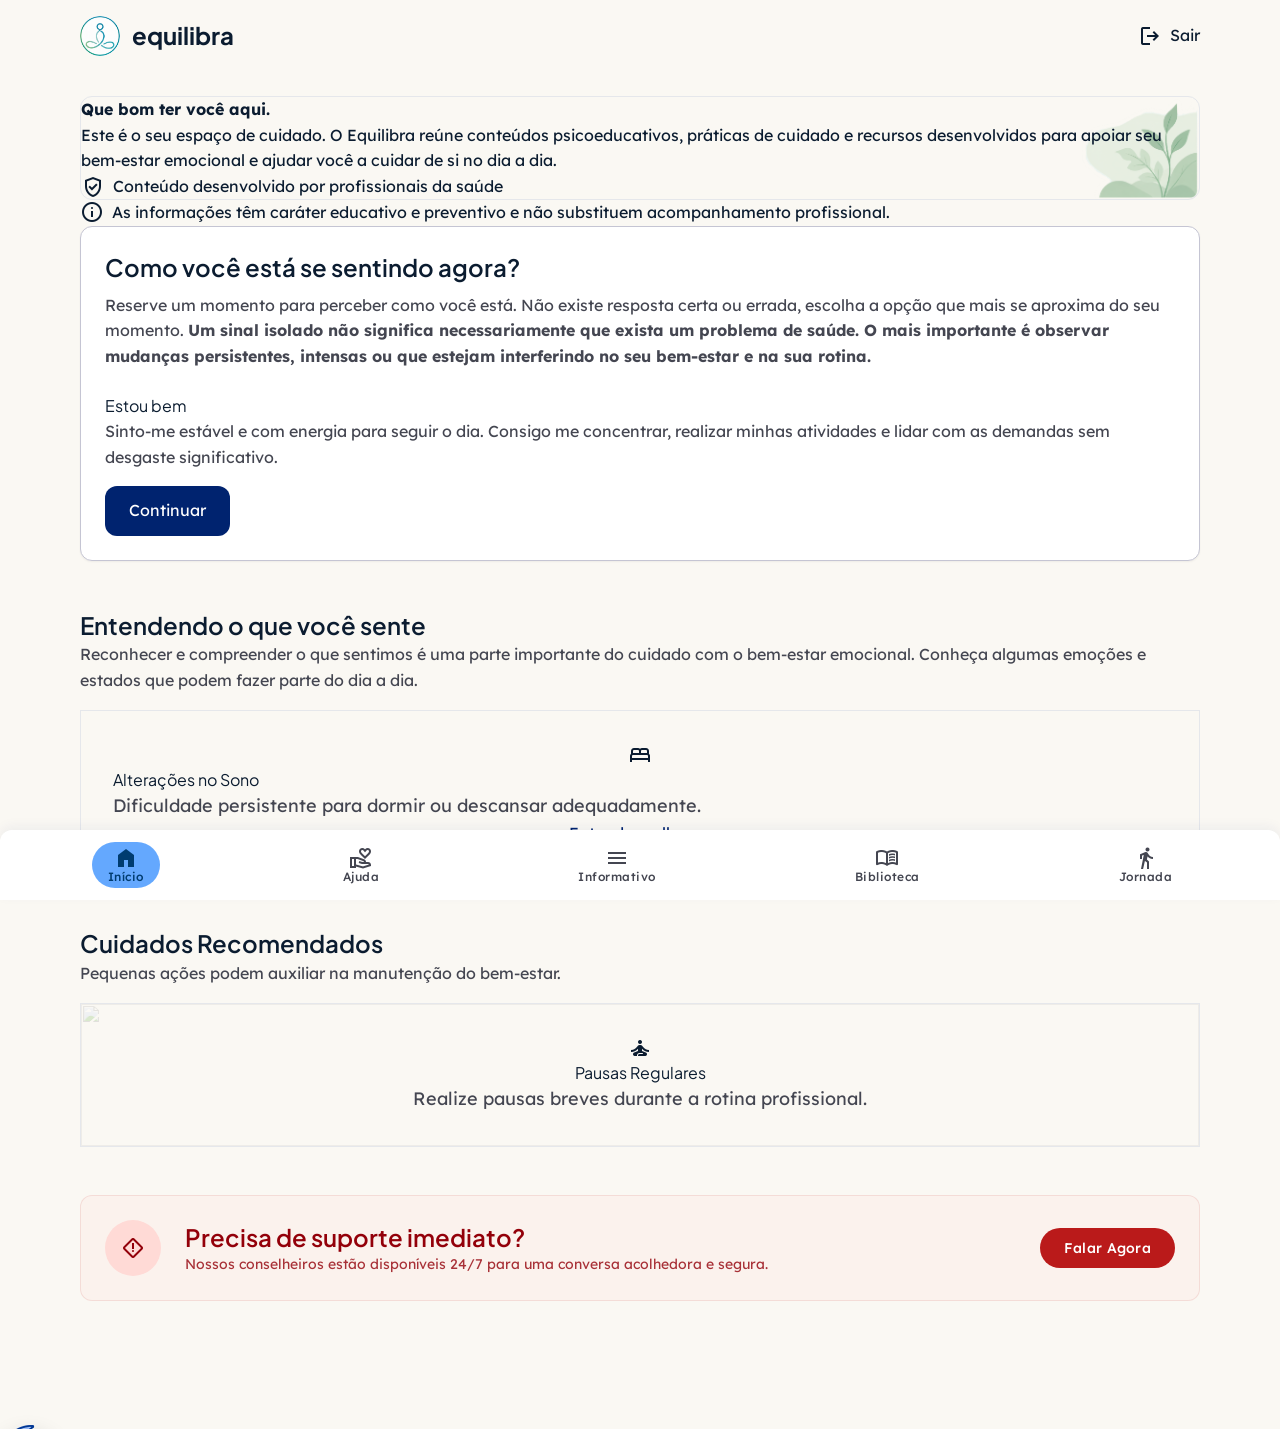
==== commit d8769b6c: "feature - atualização de design" ====
--- a/index.html
+++ b/index.html
@@ -6,11 +6,11 @@
 <title>equilibra - Home</title>
 <script src="https://cdn.tailwindcss.com?plugins=forms,container-queries"></script>
 <script src="https://cdn.jsdelivr.net/npm/@supabase/supabase-js@2"></script>
-<script src="scripts/supabase.js"></script>
+<script src="../scripts/supabase.js"></script>
 <link href="https://fonts.googleapis.com/css2?family=Plus+Jakarta+Sans:wght@600;700;800&amp;family=Lexend:wght@400;500;600&amp;display=swap" rel="stylesheet"/>
 <link href="https://fonts.googleapis.com/css2?family=Material+Symbols+Outlined:wght,FILL@100..700,0..1&amp;display=swap" rel="stylesheet"/>
 <link href="https://fonts.googleapis.com/css2?family=Material+Symbols+Outlined:wght,FILL@100..700,0..1&amp;display=swap" rel="stylesheet"/>
-<link href="./styles/dark-mode.css" rel="stylesheet"/>
+<link href="../styles/dark-mode.css" rel="stylesheet"/>
 <script id="tailwind-config">
       tailwind.config = {
         darkMode: "class",
@@ -110,36 +110,36 @@
     const stressLevels = [
         {
             left: "10%",
-            title: "Baixo",
-            description: "Estado emocional estável no momento. Alongamentos leves podem ajudar a manter o equilíbrio.",
+            title: "Estou bem",
+            description: "Sinto-me estável e com energia para seguir o dia. Consigo me concentrar, realizar minhas atividades e lidar com as demandas sem desgaste significativo.",
             page: "./pages/ajuda.html#bem-estar"
         },
 
         {
             left: "30%",
-            title: "Leve",
-            description: "Pequenos sinais de desgaste emocional. Considere dar uma pausa e alongar-se.",
+            title: "Um pouco cansado(a)",
+            description: "Percebo algum cansaço ou tensão, mas ainda consigo lidar bem com as demandas. Posso notar menor disposição, necessidade de descanso ou irritação ocasional.",
             page: "./pages/ajuda.html#prevencao"
         },
 
         {
             left: "50%",
-            title: "Moderado",
-            description: "Atenção aos sinais de sobrecarga. Exercícios de respiração podem ser benéficos ou alongamento rápido podem ajudar.",
+            title: "Sobrecarregado(a)",
+            description: "Percebo sinais de desgaste e sinto que as demandas estão exigindo mais de mim. Posso apresentar cansaço mais intenso, tensão, irritabilidade, dificuldade de concentração ou sensação de ter coisas demais para dar conta.",
             page: "./pages/ajuda.html#respiracao"
         },
 
         {
             left: "70%",
-            title: "Elevado",
-            description: "Recomenda-se realizar uma pausa breve. Fique atento aos sintomas do stress atravess do Informativo por aqui.",
+            title: "Está difícil",
+            description: "O desconforto emocional está mais presente e começa a interferir no meu dia. Posso perceber alterações no sono, dificuldade de concentração, irritabilidade, preocupação ou tristeza mais frequentes, além de dificuldade para realizar algumas atividades habituais.",
             page: "./pages/informativo.html#atencao"
         },
 
         {
             left: "90%",
-            title: "Crítico",
-            description: "Considere buscar apoio e reduzir estímulos. Entre em contato pelo CVV por aqui",
+            title: "Preciso de apoio",
+            description: "Sinto que está difícil lidar com este momento sozinho(a). O sofrimento pode estar intenso, persistente ou interferindo de forma importante no meu dia, e conversar com alguém ou buscar apoio profissional pode ser importante.",
             page: "./pages/informativo.html#cvv"
         }
     ];
@@ -195,51 +195,63 @@
     const warningCards = [
 
         {
-            title: "Alterações no Sono",
-            description: "Dificuldade persistente para dormir ou descansar adequadamente.",
-            image: "assets/images/sono.png",
+            title: "Ansiedade",
+            description: "Pode surgir diante de incertezas, preocupações ou da percepção de que algo exige nossa atenção.",
+            image: "../assets/imagens/ansiedade.png",
             icon: "bed",
             iconColor: "text-red-500",
             overlay: "from-red-100/95",
             border: "border-red-100",
             bg: "bg-red-50",
-            page: "./pages/ajuda.html#sono"
+            page: "../pages/biblioteca.html"
         },
 
         {
-            title: "Irritabilidade",
-            description: "Reações emocionais intensificadas e tensão frequente.",
-            image: "assets/images/irritabilidade.jpg",
+            title: "Irritação",
+            description: "Pode aparecer quando encontramos obstáculos, frustrações ou sentimos que nossas demandas excedem nossos recursos.",
+            image: "../assets/imagens/irritacao.png",
             icon: "mood_bad",
             iconColor: "text-orange-500",
             overlay: "from-orange-100/95",
             border: "border-orange-100",
             bg: "bg-orange-50",
-            page: "./pages/ajuda.html#irritabilidade"
+            page: "../pages/biblioteca.html"
         },
 
         {
-            title: "Dificuldade de Concentração",
-            description: "Lapsos de atenção e dificuldade de foco durante a rotina.",
-            image: "assets/images/concentracao.jpg",
+            title: "Tristeza",
+            description: " Pode estar relacionada a perdas, frustrações ou situações importantes que não aconteceram como esperávamos.",
+            image: "../assets/imagens/tristeza.png",
             icon: "psychology",
-            iconColor: "text-yellow-600",
-            overlay: "from-yellow-100/95",
-            border: "border-yellow-100",
+            iconColor: "text-blue-600",
+            overlay: "from-blue-100/95",
+            border: "border-blue-100",
             bg: "bg-yellow-50",
-            page: "./pages/ajuda.html#concentracao"
+            page: "../pages/biblioteca.html"
         },
 
         {
-            title: "Pensamentos Intrusivos",
-            description: "Pensamentos recorrentes associados ao desgaste emocional.",
-            image: "assets/images/pensamentos.jpg",
+            title: "Sobrecarga",
+            description: "Pode surgir quando percebemos que há mais demandas do que conseguimos administrar naquele momento.",
+            image: "../assets/imagens/sobrecarga.png",
             icon: "neurology",
             iconColor: "text-pink-500",
             overlay: "from-pink-100/95",
             border: "border-pink-100",
             bg: "bg-pink-50",
-            page: "./pages/ajuda.html#pensamentos"
+            page: "../pages/biblioteca.html"
+        },
+
+        {
+            title: "Cansaço emocional",
+            description: "É uma sensação de redução dos recursos emocionais, frequentemente associada a períodos prolongados de exigência ou tensão.",
+            image: "../assets/imagens/cansaco_emocional.png",
+            icon: "neurology",
+            iconColor: "text-purple-500",
+            overlay: "from-purple-100/95",
+            border: "border-purple-100",
+            bg: "bg-pink-50",
+            page: "../pages/biblioteca.html"
         }
 
     ];
@@ -275,81 +287,89 @@
 
     function changeWarningCard(direction) {
 
-        currentWarningIndex += direction;
-
-        if (currentWarningIndex < 0) {
-            currentWarningIndex = warningCards.length - 1;
-        }
-
-        if (currentWarningIndex >= warningCards.length) {
-            currentWarningIndex = 0;
-        }
-
-        updateWarningCard();
+    currentWarningIndex += direction;
+
+    if (currentWarningIndex < 0) {
+        currentWarningIndex = warningCards.length - 1;
     }
 
-    function openWarningPage() {
-
-        window.location.href = warningCards[currentWarningIndex].page;
+    if (currentWarningIndex >= warningCards.length) {
+        currentWarningIndex = 0;
     }
 
-    // Troca automática
-    setInterval(() => {
-
-        changeWarningCard(1);
-
-    }, 6000);
+    updateWarningCard();
+}
+
+function openWarningPage() {
+
+    window.location.href = warningCards[currentWarningIndex].page;
+}
+
+document.addEventListener("DOMContentLoaded", () => {
+
+    updateWarningCard();
+
+});
+
+
+// Troca automática
+setInterval(() => {
+
+    changeWarningCard(1);
+
+}, 6000);
+
 
     const careCards = [
 
         {
             title: "Pausas Regulares",
             description: "Realize pausas breves durante a rotina profissional.",
-            image: "assets/images/pausa.jpg",
+            image: "../assets/imagens/pausa.png",
             icon: "self_improvement",
             iconColor: "text-blue-500",
             overlay: "from-blue-100/95",
             border: "border-blue-100",
             bg: "bg-blue-50",
-            page: "./pages/ajuda.html#pausas"
+            page: "./pages/biblioteca.html"
         },
 
         {
             title: "Hidratação",
             description: "Mantenha uma rotina adequada de hidratação.",
-            image: "assets/images/hidratacao.jpg",
+            image: "../assets/imagens/hidratacao.png",
             icon: "water_drop",
             iconColor: "text-cyan-500",
             overlay: "from-cyan-100/95",
             border: "border-cyan-100",
             bg: "bg-cyan-50",
-            page: "./pages/dicas.html#hidratacao"
+            page: "./pages/biblioteca.html"
         },
 
         {
             title: "Respiração Guiada",
             description: "Exercícios respiratórios podem auxiliar na redução da tensão.",
-            image: "assets/images/respiracao.jpg",
+            image: "../assets/imagens/respiracao.png",
             icon: "air",
             iconColor: "text-indigo-500",
             overlay: "from-indigo-100/95",
             border: "border-indigo-100",
             bg: "bg-indigo-50",
-            page: "./pages/relaxe.html#respiracao"
+            page: "./pages/biblioteca.html"
         },
 
         {
             title: "Alongamento Breve",
             description: "Movimentos leves auxiliam no relaxamento corporal.",
-            image: "assets/images/alongamento.jpg",
+            image: "../assets/imagens/alongamento.png",
             icon: "accessibility_new",
             iconColor: "text-green-500",
             overlay: "from-green-100/95",
             border: "border-green-100",
             bg: "bg-green-50",
-            page: "./pages/dicas.html#alongamento"
+            page: "./pages/biblioteca.html"
         }
-
+        
     ];
 
     let currentCareIndex = 0;
@@ -395,6 +415,11 @@
 
         updateCareCard();
     }
+    document.addEventListener("DOMContentLoaded", () => {
+
+    updateCareCard();
+
+});
 
     function openCarePage() {
 
@@ -458,98 +483,258 @@
 <div class="flex justify-between items-center w-full px-margin-mobile md:px-margin-desktop py-4 max-w-container-max-width mx-auto">
 <div class="flex items-center gap-3">
 <div class="w-10 h-10 rounded-full bg-surface-container overflow-hidden">
-<img alt="User profile photo" class="w-full h-full object-cover" data-alt="A professional and friendly portrait of a female educator with a warm smile, set against a soft, blurred library background. The lighting is natural and inviting, reflecting a calm and supportive atmosphere consistent with a mental wellness platform for teachers. High-resolution digital photography with clean, modern tones." src="assets/imagens/logo_Equilibra.png">
+<img alt="User profile photo" class="w-full h-full object-cover" data-alt="A professional and friendly portrait of a female educator with a warm smile, set against a soft, blurred library background. The lighting is natural and inviting, reflecting a calm and supportive atmosphere consistent with a mental wellness platform for teachers. High-resolution digital photography with clean, modern tones." src="../assets/imagens/logo_Equilibra.png">
 </div>
 <span class="font-headline-md text-headline-md font-bold text-[#68C3B5] dark:text-primary-fixed">equilibra</span>
 </div>
-
+<button onclick="logout()" class="flex items-center gap-2">
+    <span class="material-symbols-outlined">logout</span>
+    Sair
+</button>
 </div>
 </header>
 <main class="pt-24 pb-32 px-margin-mobile md:px-margin-desktop max-w-container-max-width mx-auto">
     
-<!-- Greeting Section -->
-<section class="mb-stack-lg">
-<h1 class="font-headline-xl text-headline-xl text-primary mb-2">Olá</h1>
-<p class="font-body-lg text-body-lg text-on-surface-variant">Como você está se sentindo agora?</p>
+<!-- ================================================= -->
+<!-- BLOCO DE BOAS-VINDAS -->
+<!-- ================================================= -->
+
+<section class="mb-5">
+
+    <div class="relative overflow-hidden rounded-xl
+                bg-[#EEF7F7]
+                border border-[#DDE9E9]
+                min-h-[180px]
+                p-7">
+
+
+        <!-- Ilustração decorativa -->
+        <div class="absolute right-0 bottom-0
+                    w-[40%] h-full
+                    pointer-events-none">
+
+            <img
+                src="../assets/imagens/card_inicio.png"
+                alt=""
+                class="w-full h-full
+                       object-cover
+                       object-right">
+
+        </div>
+
+
+        <!-- Conteúdo -->
+        <div class="relative z-10 max-w-[60%]">
+
+            <h2 class="text-[#245B65] font-bold text-[25px] leading-tight mb-3">
+                Que bom ter você aqui.
+            </h2>
+
+
+            <p class="text-[#37474F] leading-[1.4] mb-10">
+                Este é o seu espaço de cuidado. O Equilibra reúne
+                conteúdos psicoeducativos, práticas de cuidado e
+                recursos desenvolvidos para apoiar seu bem-estar
+                emocional e ajudar você a cuidar de si no dia a dia.
+            </p>
+
+
+            <div class="flex items-center gap-2">
+
+                <span class="material-symbols-outlined
+                             text-[#0B4D86] text-[30px]">
+                    verified_user
+                </span>
+
+                <span class="text-[#455A64] text-[20px] leading-tight">
+                    Conteúdo desenvolvido por profissionais da saúde
+                </span>
+
+            </div>
+
+        </div>
+
+    </div>
+
 </section>
+
+
+<!-- ================================================= -->
+<!-- AVISO -->
+<!-- ================================================= -->
+
+<section class="mb-12">
+
+    <div class="flex items-start gap-2 px-5">
+
+        <span class="material-symbols-outlined
+                     text-[#6B7280] text-[20px] mt-[1px]">
+            info
+        </span>
+
+        <p class="text-[#6B7280] text-[20px] leading-[1.35]">
+            As informações têm caráter educativo e preventivo e
+            não substituem acompanhamento profissional.
+        </p>
+
+    </div>
+
+</section>
+
 <!-- Daily Emotional Check-in -->
 <section class="mb-stack-lg">
 
-    <div class="bg-surface-container-lowest border border-outline-variant p-stack-md rounded-xl shadow-sm">
-
-        <div class="mb-6">
+    <div class="relative overflow-hidden
+                bg-surface-container-lowest
+                border border-outline-variant
+                p-stack-md
+                rounded-xl
+                shadow-sm">
+
+
+        
+
+
+        <!-- ========================================= -->
+        <!-- CONTEÚDO SUPERIOR -->
+        <!-- ========================================= -->
+
+        <div class="relative z-10 mb-8 max-w-[68%]">
 
             <h2 class="font-headline-md text-headline-md text-on-surface mb-2">
-                Nível atual de sobrecarga
+                Como você está se sentindo agora?
             </h2>
 
-            <p class="text-body-md text-on-surface-variant">
-                Ajuste o indicador conforme sua percepção atual de estresse e desgaste emocional.
+
+            <p class="text-body-md text-on-surface-variant text-[15px]">
+                Reserve um momento para perceber como você está. Não existe
+                resposta certa ou errada, escolha a opção que mais se aproxima
+                do seu momento.
+
+                <strong>
+                    Um sinal isolado não significa necessariamente que exista
+                    um problema de saúde. O mais importante é observar mudanças
+                    persistentes, intensas ou que estejam interferindo no seu
+                    bem-estar e na sua rotina.
+                </strong>
             </p>
 
         </div>
 
-        <!-- Barra -->
-        <div class="relative mb-6">
+
+        <!-- ========================================= -->
+        <!-- BARRA -->
+        <!-- ========================================= -->
+
+        <div class="relative z-10 mb-6">
+
 
             <!-- Indicador -->
-            <div 
+            <div
                 id="stressIndicator"
-                class="absolute top-1/2 -translate-y-1/2 w-6 h-6 rounded-full border-4 border-white shadow-lg bg-primary transition-all duration-300"
+                class="absolute top-1/2 -translate-y-1/2
+                       w-6 h-6
+                       rounded-full
+                       border-4 border-white
+                       shadow-lg
+                       bg-primary
+                       transition-all duration-300"
                 style="left: 10%;">
             </div>
 
+
             <!-- Barra -->
             <div class="flex h-4 rounded-full overflow-hidden">
 
-                <button onclick="setStressLevel(0)"
-                    class="flex-1 bg-blue-500 hover:brightness-110 transition-all duration-300">
+                <button
+                    onclick="setStressLevel(0)"
+                    class="flex-1 bg-blue-500 hover:brightness-110
+                           transition-all duration-300">
                 </button>
 
-                <button onclick="setStressLevel(1)"
-                    class="flex-1 bg-green-500 hover:brightness-110 transition-all duration-300">
+
+                <button
+                    onclick="setStressLevel(1)"
+                    class="flex-1 bg-green-500 hover:brightness-110
+                           transition-all duration-300">
                 </button>
 
-                <button onclick="setStressLevel(2)"
-                    class="flex-1 bg-yellow-400 hover:brightness-110 transition-all duration-300">
+
+                <button
+                    onclick="setStressLevel(2)"
+                    class="flex-1 bg-yellow-400 hover:brightness-110
+                           transition-all duration-300">
                 </button>
 
-                <button onclick="setStressLevel(3)"
-                    class="flex-1 bg-orange-500 hover:brightness-110 transition-all duration-300">
+
+                <button
+                    onclick="setStressLevel(3)"
+                    class="flex-1 bg-orange-500 hover:brightness-110
+                           transition-all duration-300">
                 </button>
 
-                <button onclick="setStressLevel(4)"
-                    class="flex-1 bg-red-500 hover:brightness-110 transition-all duration-300">
+
+                <button
+                    onclick="setStressLevel(4)"
+                    class="flex-1 bg-red-500 hover:brightness-110
+                           transition-all duration-300">
                 </button>
 
             </div>
 
         </div>
 
-        <!-- Texto Dinâmico -->
-        <div class="flex items-center justify-between flex-wrap gap-4">
+
+        <!-- ========================================= -->
+        <!-- TEXTO DINÂMICO -->
+        <!-- ========================================= -->
+
+        <div class="relative z-10
+                    flex items-center
+                    justify-between
+                    flex-wrap
+                    gap-4">
+
 
             <div>
-                <p id="stressTitle"
+
+                <p
+                    id="stressTitle"
                     class="font-headline-md text-on-surface">
-                    Baixo
+
+                    Estou bem
+
                 </p>
 
-                <p id="stressDescription"
+
+                <p
+                    id="stressDescription"
                     class="text-body-md text-on-surface-variant">
-                    Estado emocional estável no momento. Alongamentos leves podem ajudar a manter o equilíbrio.
+
+                    Sinto-me estável e com energia para seguir o dia. Consigo me concentrar, realizar minhas atividades e lidar com as demandas sem desgaste significativo.
+
                 </p>
+
             </div>
 
-            <button id="stressAction"
+
+            <button
+                id="stressAction"
                 onclick="redirectStressPage()"
-                class="px-6 py-3 rounded-xl bg-primary text-on-primary hover:opacity-90 transition-all duration-300">
+                class="px-6 py-3
+                       rounded-xl
+                       bg-primary
+                       text-on-primary
+                       hover:opacity-90
+                       transition-all duration-300">
 
                 Continuar
 
             </button>
 
+
         </div>
+
 
     </div>
 
@@ -563,52 +748,80 @@
     <div class="mb-4">
 
         <h2 class="font-headline-md text-headline-md text-on-surface">
-            Sinais de Atenção
+            Entendendo o que você sente
         </h2>
 
         <p class="text-body-md text-on-surface-variant">
-            Observe manifestações persistentes de desgaste emocional.
+            Reconhecer e compreender o que sentimos é uma parte importante
+            do cuidado com o bem-estar emocional. Conheça algumas emoções
+            e estados que podem fazer parte do dia a dia.
         </p>
 
     </div>
 
+
     <div class="relative">
 
-        <!-- Botão esquerda -->
-        <button
-            onclick="changeWarningCard(-1)"
-            class="absolute left-4 top-1/2 -translate-y-1/2 z-20 w-12 h-12 rounded-full bg-white/90 backdrop-blur-sm shadow-lg border border-outline-variant flex items-center justify-center hover:scale-105 transition-all duration-300">
-
-            <span class="material-symbols-outlined">
-                chevron_left
-            </span>
-
-        </button>
 
         <!-- CARD -->
-        <button
+        <div
             id="warningCard"
-            onclick="openWarningPage()"
-            class="w-full h-[280px] relative overflow-hidden rounded-3xl border border-red-100 bg-red-50 text-left transition-all duration-500">
-
-            <!-- Imagem -->
-            <img id="warningImage"
+            class="w-full h-[280px]
+                   relative overflow-hidden
+                   rounded-3xl
+                   border border-red-100
+                   bg-red-50
+                   text-left
+                   transition-all duration-500">
+
+
+            <!-- Imagem abstrata -->
+            <img
+                id="warningImage"
                 src="assets/images/sono.png"
-                class="absolute inset-0 w-full h-full object-cover opacity-20">
+                alt=""
+                class="absolute right-0 top-0
+                       w-[80%] h-full
+                       object-cover
+                       opacity-100">
+
 
             <!-- Overlay -->
-            <div id="warningOverlay"
-                class="absolute inset-0 bg-gradient-to-t from-red-100/95 to-transparent">
+            <div
+                id="warningOverlay"
+                class="absolute inset-0
+                       bg-gradient-to-r
+                       from-red-50
+                       via-red-50/95
+                       to-transparent">
             </div>
 
+
             <!-- Conteúdo -->
-            <div class="relative z-10 h-full flex flex-col justify-end p-8">
-
-                <div id="warningIconContainer"
-                    class="w-16 h-16 rounded-2xl bg-white/80 backdrop-blur-sm flex items-center justify-center mb-5">
-
-                    <span id="warningIcon"
-                        class="material-symbols-outlined text-red-500 text-[32px]">
+            <div
+                class="relative z-10
+                       h-full
+                       flex flex-col
+                       justify-center
+                       p-8
+                       pr-[45%]">
+
+
+                <!-- Ícone -->
+                <div
+                    id="warningIconContainer"
+                    class="w-16 h-16
+                           rounded-2xl
+                           bg-white/90
+                           backdrop-blur-sm
+                           flex items-center justify-center
+                           mb-5">
+
+                    <span
+                        id="warningIcon"
+                        class="material-symbols-outlined
+                               text-red-500
+                               text-[32px]">
 
                         bed
 
@@ -616,39 +829,57 @@
 
                 </div>
 
-                <h3 id="warningTitle"
-                    class="font-headline-lg text-on-surface mb-3">
+
+                <!-- Título -->
+                <h3
+                    id="warningTitle"
+                    class="font-headline-lg
+                           text-on-surface
+                           mb-3">
 
                     Alterações no Sono
-
                 </h3>
 
-                <p id="warningDescription"
-                    class="text-body-lg text-on-surface-variant max-w-[700px]">
+
+                <!-- Descrição -->
+                <p
+                    id="warningDescription"
+                    class="text-body-lg
+                           text-on-surface-variant
+                           max-w-[600px]
+                           mb-5">
 
                     Dificuldade persistente para dormir ou descansar adequadamente.
 
                 </p>
 
+
+                <!-- Entenda melhor -->
+                <button
+                    onclick="openWarningPage()"
+                    class="self-start
+                           text-primary
+                           font-label-md
+                           text-sm
+                           font-semibold
+                           hover:underline
+                           transition-all">
+
+                    Entenda melhor →
+
+                </button>
+
+
             </div>
 
-        </button>
-
-        <!-- Botão direita -->
-        <button
-            onclick="changeWarningCard(1)"
-            class="absolute right-4 top-1/2 -translate-y-1/2 z-20 w-12 h-12 rounded-full bg-white/90 backdrop-blur-sm shadow-lg border border-outline-variant flex items-center justify-center hover:scale-105 transition-all duration-300">
-
-            <span class="material-symbols-outlined">
-                chevron_right
-            </span>
-
-        </button>
+        </div>
+
+
+
 
     </div>
 
 </section>
-
 
 <!-- ================================================= -->
 <!-- CARROSSEL - CUIDADOS RECOMENDADOS -->
@@ -670,16 +901,6 @@
 
     <div class="relative">
 
-        <!-- Botão esquerda -->
-        <button
-            onclick="changeCareCard(-1)"
-            class="absolute left-4 top-1/2 -translate-y-1/2 z-20 w-12 h-12 rounded-full bg-white/90 backdrop-blur-sm shadow-lg border border-outline-variant flex items-center justify-center hover:scale-105 transition-all duration-300">
-
-            <span class="material-symbols-outlined">
-                chevron_left
-            </span>
-
-        </button>
 
         <!-- CARD -->
         <button
@@ -689,7 +910,7 @@
 
             <!-- Imagem -->
             <img id="careImage"
-                src="assets/images/pausa.jpg"
+                src="../assets/images/pausa.png"
                 class="absolute inset-0 w-full h-full object-cover opacity-20">
 
             <!-- Overlay -->
@@ -730,16 +951,6 @@
 
         </button>
 
-        <!-- Botão direita -->
-        <button
-            onclick="changeCareCard(1)"
-            class="absolute right-4 top-1/2 -translate-y-1/2 z-20 w-12 h-12 rounded-full bg-white/90 backdrop-blur-sm shadow-lg border border-outline-variant flex items-center justify-center hover:scale-105 transition-all duration-300">
-
-            <span class="material-symbols-outlined">
-                chevron_right
-            </span>
-
-        </button>
 
     </div>
 
@@ -774,7 +985,7 @@
 
         id="iconeTema"
 
-        src="./assets/imagens/moon.png"
+        src="../assets/imagens/moon.png"
 
         alt="Modo Escuro"
 
@@ -783,22 +994,24 @@
 </button>
 <!-- BottomNavBar -->
 <nav class="fixed bottom-0 left-0 w-full z-50 flex justify-around items-center px-2 py-3 bg-surface-container-lowest dark:bg-inverse-surface rounded-t-xl shadow-[0_-4px_12px_rgba(0,35,111,0.05)]">
+<!-- Home -->
 <a href="#" class="flex flex-col items-center justify-center bg-secondary-container dark:bg-primary-container text-on-secondary-container dark:text-on-primary-container rounded-full px-4 py-1 active:scale-90 transition-all duration-150" >
 <span class="material-symbols-outlined" data-icon="home" style="font-variation-settings: 'FILL' 1;">home</span>
 <span class="font-label-sm text-label-sm">Início</span>
 </a>
-<a href="./pages/ajuda.html" class="flex flex-col items-center justify-center text-on-surface-variant dark:text-on-tertiary-container px-4 py-1 hover:text-primary dark:hover:text-primary-fixed transition-colors active:scale-90 duration-150" >
+<!-- Ajuda -->
+<a href="ajuda.html" class="flex flex-col items-center justify-center text-on-surface-variant dark:text-on-tertiary-container px-4 py-1 hover:text-primary dark:hover:text-primary-fixed transition-colors active:scale-90 duration-150" >
 <span class="material-symbols-outlined">
             volunteer_activism
         </span><span class="font-label-sm text-label-sm"><span class="" style="letter-spacing: 0.48px; text-align: center;">Ajuda</span></span>
 </a>
-
-<a href="./pages/informativo.html" class="flex flex-col items-center justify-center text-on-surface-variant dark:text-on-tertiary-container px-4 py-1 hover:text-primary dark:hover:text-primary-fixed transition-colors active:scale-90 duration-150" >
+<!-- Informativo -->
+<a href="informativo.html" class="flex flex-col items-center justify-center text-on-surface-variant dark:text-on-tertiary-container px-4 py-1 hover:text-primary dark:hover:text-primary-fixed transition-colors active:scale-90 duration-150" >
 <span class="material-symbols-outlined" data-icon="menu_book">menu</span>
 <span class="font-label-sm text-label-sm">Informativo</span>
 </a>
 <!-- Biblioteca -->
-    <a href="./pages/biblioteca.html"
+    <a href="biblioteca.html"
        class="flex flex-col items-center justify-center text-on-surface-variant dark:text-on-tertiary-container px-4 py-1 hover:text-primary dark:hover:text-primary-fixed transition-all duration-300 active:scale-90">
 
         <span class="material-symbols-outlined">
@@ -810,7 +1023,20 @@
         </span>
 
     </a>
-
+<!-- Jornada -->
+    <a href="jornada.html" class="flex flex-col items-center justify-center text-on-surface-variant dark:text-on-tertiary-container px-4 py-1 hover:text-primary dark:hover:text-primary-fixed transition-all duration-300 active:scale-90">
+
+    <span class="material-symbols-outlined"
+          style="font-variation-settings: 'FILL' 0;">
+
+        directions_walk
+
+    </span>
+
+    <span class="font-label-sm text-label-sm">
+        Jornada
+    </span>
+</a>
 </nav>
 <!-- Modal de Avaliação -->
 
@@ -916,7 +1142,7 @@
 
                     <h2 class="text-3xl font-bold">
 
-                        Bem-vindo ao equilibra
+                        Bem-vindo ao Administrador(a)
 
                     </h2>
 
@@ -1016,6 +1242,7 @@
 
 </div>
 
-<script src="./scripts/theme.js"></script>
-<script src="./scripts/global.js"></script>
+<script src="../scripts/theme.js"></script>
+<script src="../scripts/global.js"></script>
+<script src="../scripts/auth.js"></script>
 </body></html>
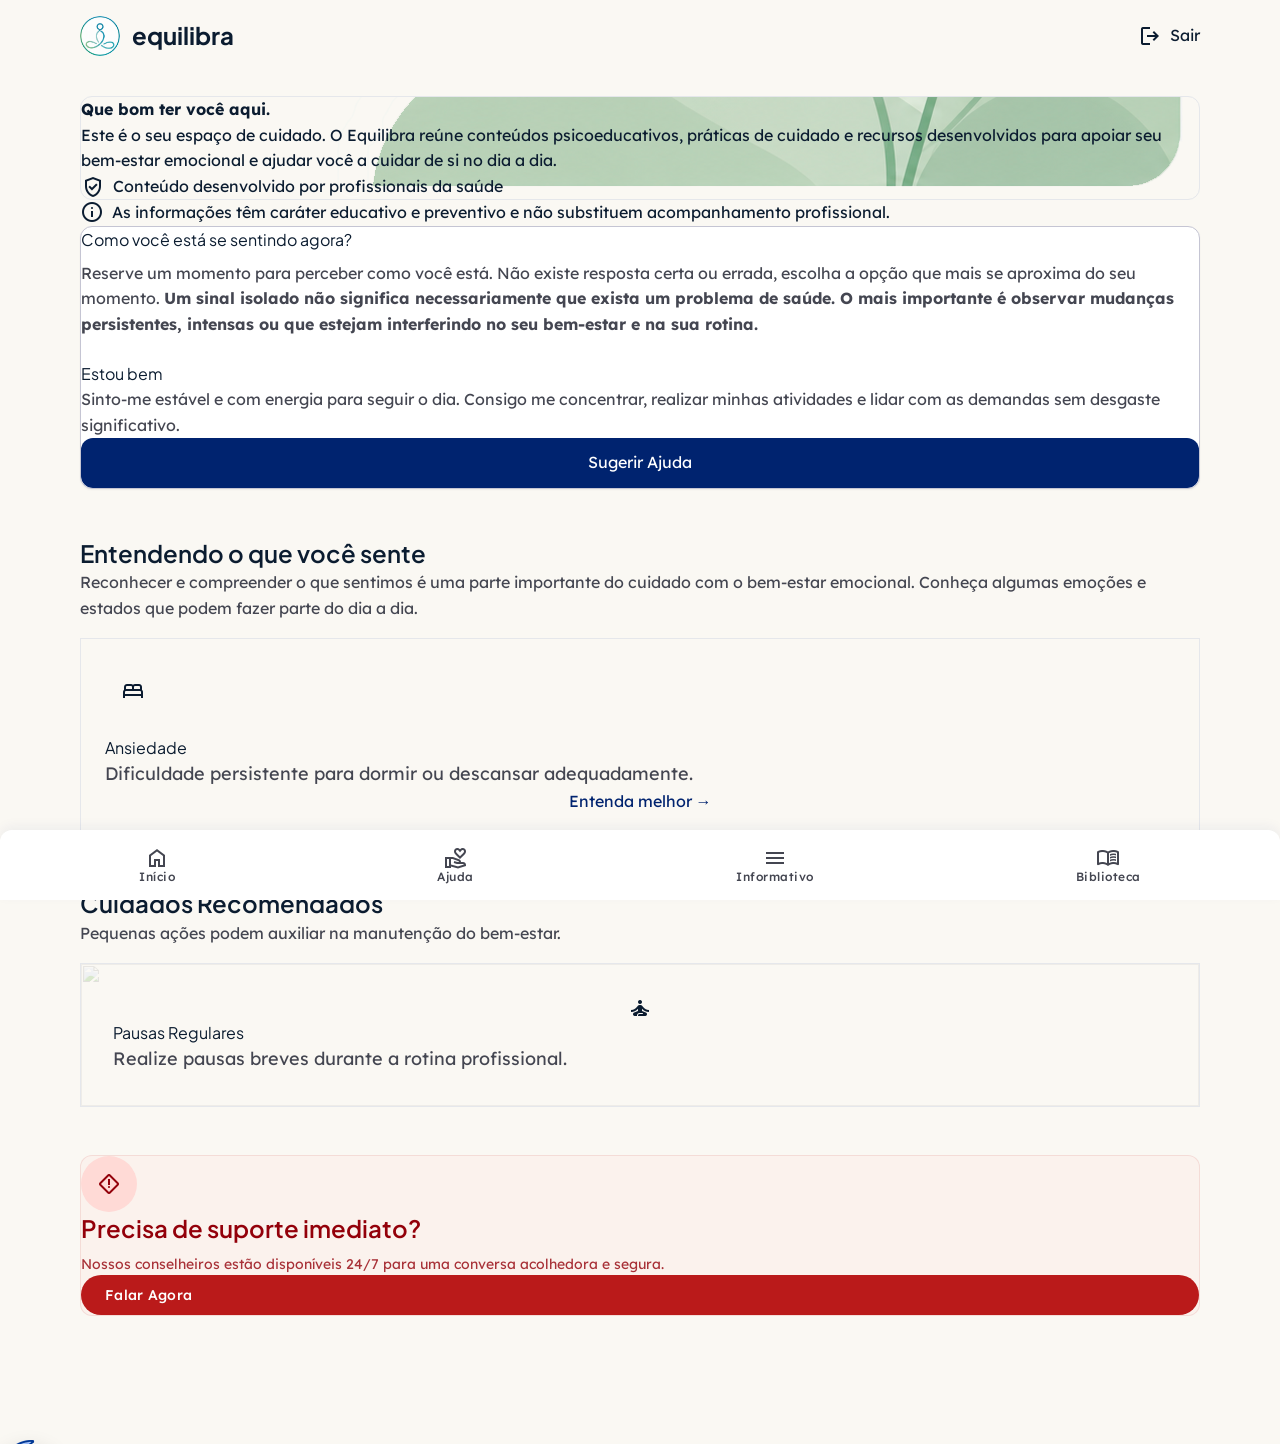
==== commit 2934578a: "feature - atualização de design" ====
--- a/index.html
+++ b/index.html
@@ -112,35 +112,35 @@
             left: "10%",
             title: "Estou bem",
             description: "Sinto-me estável e com energia para seguir o dia. Consigo me concentrar, realizar minhas atividades e lidar com as demandas sem desgaste significativo.",
-            page: "./pages/ajuda.html#bem-estar"
+            page: "../pages/biblioteca.html"
         },
 
         {
             left: "30%",
             title: "Um pouco cansado(a)",
             description: "Percebo algum cansaço ou tensão, mas ainda consigo lidar bem com as demandas. Posso notar menor disposição, necessidade de descanso ou irritação ocasional.",
-            page: "./pages/ajuda.html#prevencao"
+            page: "../pages/biblioteca.html"
         },
 
         {
             left: "50%",
             title: "Sobrecarregado(a)",
             description: "Percebo sinais de desgaste e sinto que as demandas estão exigindo mais de mim. Posso apresentar cansaço mais intenso, tensão, irritabilidade, dificuldade de concentração ou sensação de ter coisas demais para dar conta.",
-            page: "./pages/ajuda.html#respiracao"
+            page: "../pages/ajuda.html"
         },
 
         {
             left: "70%",
             title: "Está difícil",
             description: "O desconforto emocional está mais presente e começa a interferir no meu dia. Posso perceber alterações no sono, dificuldade de concentração, irritabilidade, preocupação ou tristeza mais frequentes, além de dificuldade para realizar algumas atividades habituais.",
-            page: "./pages/informativo.html#atencao"
+            page: "../pages/informativo.html"
         },
 
         {
             left: "90%",
             title: "Preciso de apoio",
             description: "Sinto que está difícil lidar com este momento sozinho(a). O sofrimento pode estar intenso, persistente ou interferindo de forma importante no meu dia, e conversar com alguém ou buscar apoio profissional pode ser importante.",
-            page: "./pages/informativo.html#cvv"
+            page: "../pages/informativo.html#cvv"
         }
     ];
 
@@ -203,6 +203,7 @@
             overlay: "from-red-100/95",
             border: "border-red-100",
             bg: "bg-red-50",
+            categoria: "Ansiedade",
             page: "../pages/biblioteca.html"
         },
 
@@ -215,6 +216,7 @@
             overlay: "from-orange-100/95",
             border: "border-orange-100",
             bg: "bg-orange-50",
+            categoria: "Irritação",
             page: "../pages/biblioteca.html"
         },
 
@@ -227,6 +229,7 @@
             overlay: "from-blue-100/95",
             border: "border-blue-100",
             bg: "bg-yellow-50",
+            categoria: "Tristeza",
             page: "../pages/biblioteca.html"
         },
 
@@ -239,6 +242,7 @@
             overlay: "from-pink-100/95",
             border: "border-pink-100",
             bg: "bg-pink-50",
+            categoria: "Sobrecarga",
             page: "../pages/biblioteca.html"
         },
 
@@ -251,6 +255,7 @@
             overlay: "from-purple-100/95",
             border: "border-purple-100",
             bg: "bg-pink-50",
+            categoria: "Cansaço emocional",
             page: "../pages/biblioteca.html"
         }
 
@@ -302,9 +307,14 @@
 
 function openWarningPage() {
 
-    window.location.href = warningCards[currentWarningIndex].page;
+    const card = warningCards[currentWarningIndex];
+
+    window.location.href =
+        `${card.page}?categoria=${encodeURIComponent(card.categoria)}`;
 }
 
+// Carrega o primeiro card imediatamente
+// Aguarda o HTML inteiro carregar antes de inicializar o card
 document.addEventListener("DOMContentLoaded", () => {
 
     updateWarningCard();
@@ -331,7 +341,7 @@
             overlay: "from-blue-100/95",
             border: "border-blue-100",
             bg: "bg-blue-50",
-            page: "./pages/biblioteca.html"
+            page: "./pages/ajuda.html#pausas"
         },
 
         {
@@ -343,7 +353,7 @@
             overlay: "from-cyan-100/95",
             border: "border-cyan-100",
             bg: "bg-cyan-50",
-            page: "./pages/biblioteca.html"
+            page: "./pages/dicas.html#hidratacao"
         },
 
         {
@@ -355,7 +365,7 @@
             overlay: "from-indigo-100/95",
             border: "border-indigo-100",
             bg: "bg-indigo-50",
-            page: "./pages/biblioteca.html"
+            page: "./pages/relaxe.html#respiracao"
         },
 
         {
@@ -367,7 +377,7 @@
             overlay: "from-green-100/95",
             border: "border-green-100",
             bg: "bg-green-50",
-            page: "./pages/biblioteca.html"
+            page: "./pages/dicas.html#alongamento"
         }
         
     ];
@@ -415,12 +425,13 @@
 
         updateCareCard();
     }
+    // Carrega o primeiro card imediatamente
+    // Aguarda o HTML inteiro carregar antes de inicializar o card
     document.addEventListener("DOMContentLoaded", () => {
 
-    updateCareCard();
-
-});
-
+        updateCareCard();
+
+    });
     function openCarePage() {
 
         window.location.href = careCards[currentCareIndex].page;
@@ -504,14 +515,19 @@
     <div class="relative overflow-hidden rounded-xl
                 bg-[#EEF7F7]
                 border border-[#DDE9E9]
-                min-h-[180px]
-                p-7">
-
-
-        <!-- Ilustração decorativa -->
+                min-h-[300px] sm:min-h-[180px]
+                p-5 sm:p-7">
+
+
+        <!-- ================================================= -->
+        <!-- ILUSTRAÇÃO DECORATIVA -->
+        <!-- ================================================= -->
+
         <div class="absolute right-0 bottom-0
-                    w-[40%] h-full
-                    pointer-events-none">
+                    w-[32%] sm:w-[40%]
+                    h-[75%] sm:h-full
+                    pointer-events-none
+                    z-0">
 
             <img
                 src="../assets/imagens/card_inicio.png"
@@ -523,31 +539,61 @@
         </div>
 
 
-        <!-- Conteúdo -->
-        <div class="relative z-10 max-w-[60%]">
-
-            <h2 class="text-[#245B65] font-bold text-[25px] leading-tight mb-3">
+        <!-- ================================================= -->
+        <!-- CONTEÚDO -->
+        <!-- ================================================= -->
+
+        <div class="relative z-10
+                    w-[68%]
+                    sm:max-w-[60%]
+                    text-[#37474F]">
+
+            <h2 class="text-[#245B65]
+                       font-bold
+                       text-[22px] sm:text-[25px]
+                       leading-tight
+                       mb-3">
+
                 Que bom ter você aqui.
+
             </h2>
 
 
-            <p class="text-[#37474F] leading-[1.4] mb-10">
+            <p class="text-[#37474F]
+                      text-[15px] sm:text-[18px]
+                      leading-[1.5]
+                      mb-7 sm:mb-10">
+
                 Este é o seu espaço de cuidado. O Equilibra reúne
                 conteúdos psicoeducativos, práticas de cuidado e
                 recursos desenvolvidos para apoiar seu bem-estar
                 emocional e ajudar você a cuidar de si no dia a dia.
+
             </p>
 
 
+            <!-- ================================================= -->
+            <!-- PROFISSIONAIS DA SAÚDE -->
+            <!-- ================================================= -->
+
             <div class="flex items-center gap-2">
 
                 <span class="material-symbols-outlined
-                             text-[#0B4D86] text-[30px]">
+                             text-[#0B4D86]
+                             text-[26px] sm:text-[30px]
+                             shrink-0">
+
                     verified_user
+
                 </span>
 
-                <span class="text-[#455A64] text-[20px] leading-tight">
+
+                <span class="text-[#455A64]
+                             text-[15px] sm:text-[20px]
+                             leading-tight">
+
                     Conteúdo desenvolvido por profissionais da saúde
+
                 </span>
 
             </div>
@@ -587,26 +633,36 @@
     <div class="relative overflow-hidden
                 bg-surface-container-lowest
                 border border-outline-variant
-                p-stack-md
+                p-5 sm:p-stack-md
                 rounded-xl
                 shadow-sm">
 
 
-        
-
-
         <!-- ========================================= -->
-        <!-- CONTEÚDO SUPERIOR -->
+        <!-- TÍTULO E EXPLICAÇÃO -->
         <!-- ========================================= -->
 
-        <div class="relative z-10 mb-8 max-w-[68%]">
-
-            <h2 class="font-headline-md text-headline-md text-on-surface mb-2">
+        <div class="relative z-10
+                    mb-8
+                    max-w-full
+                    sm:max-w-[68%]">
+
+            <h2 class="font-headline-md
+                       text-on-surface
+                       text-[21px] sm:text-[24px]
+                       leading-tight
+                       mb-2">
+
                 Como você está se sentindo agora?
+
             </h2>
 
 
-            <p class="text-body-md text-on-surface-variant text-[15px]">
+            <p class="text-body-md
+                      text-on-surface-variant
+                      text-[15px]
+                      leading-relaxed">
+
                 Reserve um momento para perceber como você está. Não existe
                 resposta certa ou errada, escolha a opção que mais se aproxima
                 do seu momento.
@@ -617,6 +673,7 @@
                     persistentes, intensas ou que estejam interferindo no seu
                     bem-estar e na sua rotina.
                 </strong>
+
             </p>
 
         </div>
@@ -686,21 +743,28 @@
 
 
         <!-- ========================================= -->
-        <!-- TEXTO DINÂMICO -->
+        <!-- TEXTO DINÂMICO + BOTÃO -->
         <!-- ========================================= -->
 
         <div class="relative z-10
-                    flex items-center
+                    flex flex-col
+                    sm:flex-row
+                    items-stretch
+                    sm:items-center
                     justify-between
-                    flex-wrap
-                    gap-4">
-
-
-            <div>
+                    gap-5">
+
+
+            <!-- Texto -->
+            <div class="min-w-0 flex-1">
 
                 <p
                     id="stressTitle"
-                    class="font-headline-md text-on-surface">
+                    class="font-headline-md
+                           text-on-surface
+                           text-[20px] sm:text-[24px]
+                           leading-tight
+                           mb-1">
 
                     Estou bem
 
@@ -709,26 +773,33 @@
 
                 <p
                     id="stressDescription"
-                    class="text-body-md text-on-surface-variant">
-
-                    Sinto-me estável e com energia para seguir o dia. Consigo me concentrar, realizar minhas atividades e lidar com as demandas sem desgaste significativo.
+                    class="text-body-md
+                           text-on-surface-variant
+                           leading-relaxed">
+
+                    Sinto-me estável e com energia para seguir o dia. Consigo
+                    me concentrar, realizar minhas atividades e lidar com as
+                    demandas sem desgaste significativo.
 
                 </p>
 
             </div>
 
 
+            <!-- Botão -->
             <button
                 id="stressAction"
                 onclick="redirectStressPage()"
-                class="px-6 py-3
+                class="w-full sm:w-auto
+                       shrink-0
+                       px-6 py-3
                        rounded-xl
                        bg-primary
                        text-on-primary
                        hover:opacity-90
                        transition-all duration-300">
 
-                Continuar
+                Sugerir Ajuda
 
             </button>
 
@@ -762,121 +833,147 @@
 
     <div class="relative">
 
-
         <!-- CARD -->
+<div
+    id="warningCard"
+    class="w-full
+           min-h-[500px]
+           md:h-[280px] md:min-h-0
+           relative overflow-hidden
+           rounded-3xl
+           border border-red-100
+           bg-red-50
+           text-left
+           transition-all duration-500">
+
+
+    <!-- ================================================= -->
+    <!-- IMAGEM -->
+    <!-- ================================================= -->
+
+    <img
+        id="warningImage"
+        src="assets/images/sono.png"
+        alt=""
+        class="absolute
+               right-0 bottom-0
+               w-full h-[45%]
+               md:top-0 md:right-0 md:bottom-auto
+               md:w-[80%] md:h-full
+               object-cover
+               object-center
+               md:object-right
+               opacity-100">
+
+
+    <!-- ================================================= -->
+    <!-- OVERLAY -->
+    <!-- ================================================= -->
+
+    <div
+        id="warningOverlay"
+        class="absolute inset-0
+               bg-gradient-to-b
+               from-red-50
+               via-red-50/90
+               to-transparent
+               md:bg-gradient-to-r
+               md:from-red-50
+               md:via-red-50/95
+               md:to-transparent">
+    </div>
+
+
+    <!-- ================================================= -->
+    <!-- CONTEÚDO -->
+    <!-- ================================================= -->
+
+    <div
+        class="relative z-10
+               min-h-[500px]
+               md:h-full
+               flex flex-col
+               justify-start
+               p-6
+               md:justify-center
+               md:p-8
+               md:pr-[45%]">
+
+
+        <!-- Ícone -->
         <div
-            id="warningCard"
-            class="w-full h-[280px]
-                   relative overflow-hidden
-                   rounded-3xl
-                   border border-red-100
-                   bg-red-50
-                   text-left
-                   transition-all duration-500">
-
-
-            <!-- Imagem abstrata -->
-            <img
-                id="warningImage"
-                src="assets/images/sono.png"
-                alt=""
-                class="absolute right-0 top-0
-                       w-[80%] h-full
-                       object-cover
-                       opacity-100">
-
-
-            <!-- Overlay -->
-            <div
-                id="warningOverlay"
-                class="absolute inset-0
-                       bg-gradient-to-r
-                       from-red-50
-                       via-red-50/95
-                       to-transparent">
-            </div>
-
-
-            <!-- Conteúdo -->
-            <div
-                class="relative z-10
-                       h-full
-                       flex flex-col
-                       justify-center
-                       p-8
-                       pr-[45%]">
-
-
-                <!-- Ícone -->
-                <div
-                    id="warningIconContainer"
-                    class="w-16 h-16
-                           rounded-2xl
-                           bg-white/90
-                           backdrop-blur-sm
-                           flex items-center justify-center
-                           mb-5">
-
-                    <span
-                        id="warningIcon"
-                        class="material-symbols-outlined
-                               text-red-500
-                               text-[32px]">
-
-                        bed
-
-                    </span>
-
-                </div>
-
-
-                <!-- Título -->
-                <h3
-                    id="warningTitle"
-                    class="font-headline-lg
-                           text-on-surface
-                           mb-3">
-
-                    Alterações no Sono
-                </h3>
-
-
-                <!-- Descrição -->
-                <p
-                    id="warningDescription"
-                    class="text-body-lg
-                           text-on-surface-variant
-                           max-w-[600px]
-                           mb-5">
-
-                    Dificuldade persistente para dormir ou descansar adequadamente.
-
-                </p>
-
-
-                <!-- Entenda melhor -->
-                <button
-                    onclick="openWarningPage()"
-                    class="self-start
-                           text-primary
-                           font-label-md
-                           text-sm
-                           font-semibold
-                           hover:underline
-                           transition-all">
-
-                    Entenda melhor →
-
-                </button>
-
-
-            </div>
+            id="warningIconContainer"
+            class="w-14 h-14
+                   md:w-16 md:h-16
+                   shrink-0
+                   rounded-2xl
+                   bg-white/90
+                   backdrop-blur-sm
+                   flex items-center justify-center
+                   mb-4 md:mb-5">
+
+            <span
+                id="warningIcon"
+                class="material-symbols-outlined
+                       text-red-500
+                       text-[28px] md:text-[32px]">
+
+                bed
+
+            </span>
 
         </div>
 
 
-
-
+        <!-- Título -->
+        <h3
+            id="warningTitle"
+            class="font-headline-lg
+                   text-[#18233A]
+                   text-xl md:text-2xl
+                   mb-3">
+
+            Ansiedade
+
+        </h3>
+
+
+        <!-- Descrição -->
+        <p
+            id="warningDescription"
+            class="text-body-lg
+                   text-on-surface-variant
+                   text-[15px] md:text-base
+                   leading-relaxed
+                   max-w-none
+                   md:max-w-[600px]
+                   mb-5">
+
+            Dificuldade persistente para dormir ou descansar adequadamente.
+
+        </p>
+
+
+        <!-- Entenda melhor -->
+        <button
+            onclick="openWarningPage()"
+            class="self-start
+                   shrink-0
+                   text-primary
+                   font-label-md
+                   text-sm
+                   font-semibold
+                   hover:underline
+                   transition-all">
+
+            Entenda melhor →
+
+        </button>
+
+
+    </div>
+
+</div>
     </div>
 
 </section>
@@ -903,9 +1000,8 @@
 
 
         <!-- CARD -->
-        <button
+        <section
             id="careCard"
-            onclick="openCarePage()"
             class="w-full h-[280px] relative overflow-hidden rounded-3xl border border-blue-100 bg-blue-50 text-left transition-all duration-500">
 
             <!-- Imagem -->
@@ -934,7 +1030,7 @@
                 </div>
 
                 <h3 id="careTitle"
-                    class="font-headline-lg text-on-surface mb-3">
+                    class="font-headline-lg text-[#18233A] mb-3">
 
                     Pausas Regulares
 
@@ -949,28 +1045,96 @@
 
             </div>
 
-        </button>
+        </section>
 
 
     </div>
 
 </section>
 
-
-<!-- Emotional Health Metric -->
 <!-- Support Banner -->
-<div class="md:col-span-12 lg:col-span-8 bg-error-container/20 border border-error/10 p-6 rounded-xl flex items-center gap-6">
-<div class="w-14 h-14 shrink-0 bg-error-container text-on-error-container rounded-full flex items-center justify-center">
-<span class="material-symbols-outlined" data-icon="emergency_home">emergency_home</span>
-</div>
-<div class="flex-grow">
-<h4 class="font-headline-md text-headline-md text-on-error-container text-[18px]">Precisa de suporte imediato?</h4>
-<p class="text-body-sm text-on-error-container/80">Nossos conselheiros estão disponíveis 24/7 para uma conversa acolhedora e segura.</p>
-</div>
-<a href="./pages/informativo.html#cvv" class="bg-error text-white px-6 py-3 rounded-full font-label-md text-label-md hover:bg-error/90 transition-colors shrink-0">
-    Falar Agora
-</a>
-</div>
+<div
+    class="md:col-span-12 lg:col-span-8
+           bg-error-container/20
+           border border-error/10
+           p-5 sm:p-6
+           rounded-xl
+           flex flex-col
+           md:flex-row
+           md:items-center
+           gap-5 md:gap-6">
+
+    <!-- Ícone -->
+    <div
+        class="w-14 h-14
+               shrink-0
+               bg-error-container
+               text-on-error-container
+               rounded-full
+               flex items-center justify-center">
+
+        <span
+            class="material-symbols-outlined"
+            data-icon="emergency_home">
+
+            emergency_home
+
+        </span>
+
+    </div>
+
+
+    <!-- Conteúdo -->
+    <div class="flex-grow min-w-0">
+
+        <h4
+            class="font-headline-md
+                   text-headline-md
+                   text-on-error-container
+                   text-[20px]
+                   sm:text-[18px]
+                   leading-tight
+                   mb-2">
+
+            Precisa de suporte imediato?
+
+        </h4>
+
+
+        <p
+            class="text-body-sm
+                   text-on-error-container/80
+                   text-[15px]
+                   leading-relaxed">
+
+            Nossos conselheiros estão disponíveis 24/7
+            para uma conversa acolhedora e segura.
+
+        </p>
+
+    </div>
+
+
+    <!-- Botão -->
+    <a
+        href="./pages/informativo.html#cvv"
+        class="bg-error
+               text-white
+               px-6 py-3
+               rounded-full
+               font-label-md
+               text-label-md
+               hover:bg-error/90
+               transition-colors
+               shrink-0
+               self-start
+               md:self-auto
+               whitespace-nowrap">
+
+        Falar Agora
+
+    </a>
+
 </div>
 </main>
 <button
@@ -994,25 +1158,23 @@
 </button>
 <!-- BottomNavBar -->
 <nav class="fixed bottom-0 left-0 w-full z-50 flex justify-around items-center px-2 py-3 bg-surface-container-lowest dark:bg-inverse-surface rounded-t-xl shadow-[0_-4px_12px_rgba(0,35,111,0.05)]">
-<!-- Home -->
-<a href="#" class="flex flex-col items-center justify-center bg-secondary-container dark:bg-primary-container text-on-secondary-container dark:text-on-primary-container rounded-full px-4 py-1 active:scale-90 transition-all duration-150" >
-<span class="material-symbols-outlined" data-icon="home" style="font-variation-settings: 'FILL' 1;">home</span>
+<a href="#" class="bg-[#6FA8FF] rounded-full flex flex-col items-center justify-center text-on-surface-variant dark:text-on-tertiary-container px-4 py-1 hover:text-primary dark:hover:text-primary-fixed transition-colors active:scale-90 duration-150" >
+<span class="material-symbols-outlined" data-icon="home" style="font-variation-settings: 'FILL' 0;">home</span>
 <span class="font-label-sm text-label-sm">Início</span>
 </a>
-<!-- Ajuda -->
-<a href="ajuda.html" class="flex flex-col items-center justify-center text-on-surface-variant dark:text-on-tertiary-container px-4 py-1 hover:text-primary dark:hover:text-primary-fixed transition-colors active:scale-90 duration-150" >
+<a href="./pages/ajuda.html" class="flex flex-col items-center justify-center text-on-surface-variant dark:text-on-tertiary-container px-4 py-1 hover:text-primary dark:hover:text-primary-fixed transition-colors active:scale-90 duration-150" >
 <span class="material-symbols-outlined">
             volunteer_activism
         </span><span class="font-label-sm text-label-sm"><span class="" style="letter-spacing: 0.48px; text-align: center;">Ajuda</span></span>
 </a>
-<!-- Informativo -->
-<a href="informativo.html" class="flex flex-col items-center justify-center text-on-surface-variant dark:text-on-tertiary-container px-4 py-1 hover:text-primary dark:hover:text-primary-fixed transition-colors active:scale-90 duration-150" >
+
+<a href="./pages/informativo.html" class="flex flex-col items-center justify-center text-on-surface-variant dark:text-on-tertiary-container px-4 py-1 hover:text-primary dark:hover:text-primary-fixed transition-colors active:scale-90 duration-150" >
 <span class="material-symbols-outlined" data-icon="menu_book">menu</span>
 <span class="font-label-sm text-label-sm">Informativo</span>
 </a>
 <!-- Biblioteca -->
-    <a href="biblioteca.html"
-       class="flex flex-col items-center justify-center text-on-surface-variant dark:text-on-tertiary-container px-4 py-1 hover:text-primary dark:hover:text-primary-fixed transition-all duration-300 active:scale-90">
+    <a href="./pages/biblioteca.html"
+       class=" rounded-full flex flex-col items-center justify-center text-on-surface-variant dark:text-on-tertiary-container px-4 py-1 hover:text-primary dark:hover:text-primary-fixed transition-colors active:scale-90 duration-150">
 
         <span class="material-symbols-outlined">
             menu_book
@@ -1023,20 +1185,6 @@
         </span>
 
     </a>
-<!-- Jornada -->
-    <a href="jornada.html" class="flex flex-col items-center justify-center text-on-surface-variant dark:text-on-tertiary-container px-4 py-1 hover:text-primary dark:hover:text-primary-fixed transition-all duration-300 active:scale-90">
-
-    <span class="material-symbols-outlined"
-          style="font-variation-settings: 'FILL' 0;">
-
-        directions_walk
-
-    </span>
-
-    <span class="font-label-sm text-label-sm">
-        Jornada
-    </span>
-</a>
 </nav>
 <!-- Modal de Avaliação -->
 
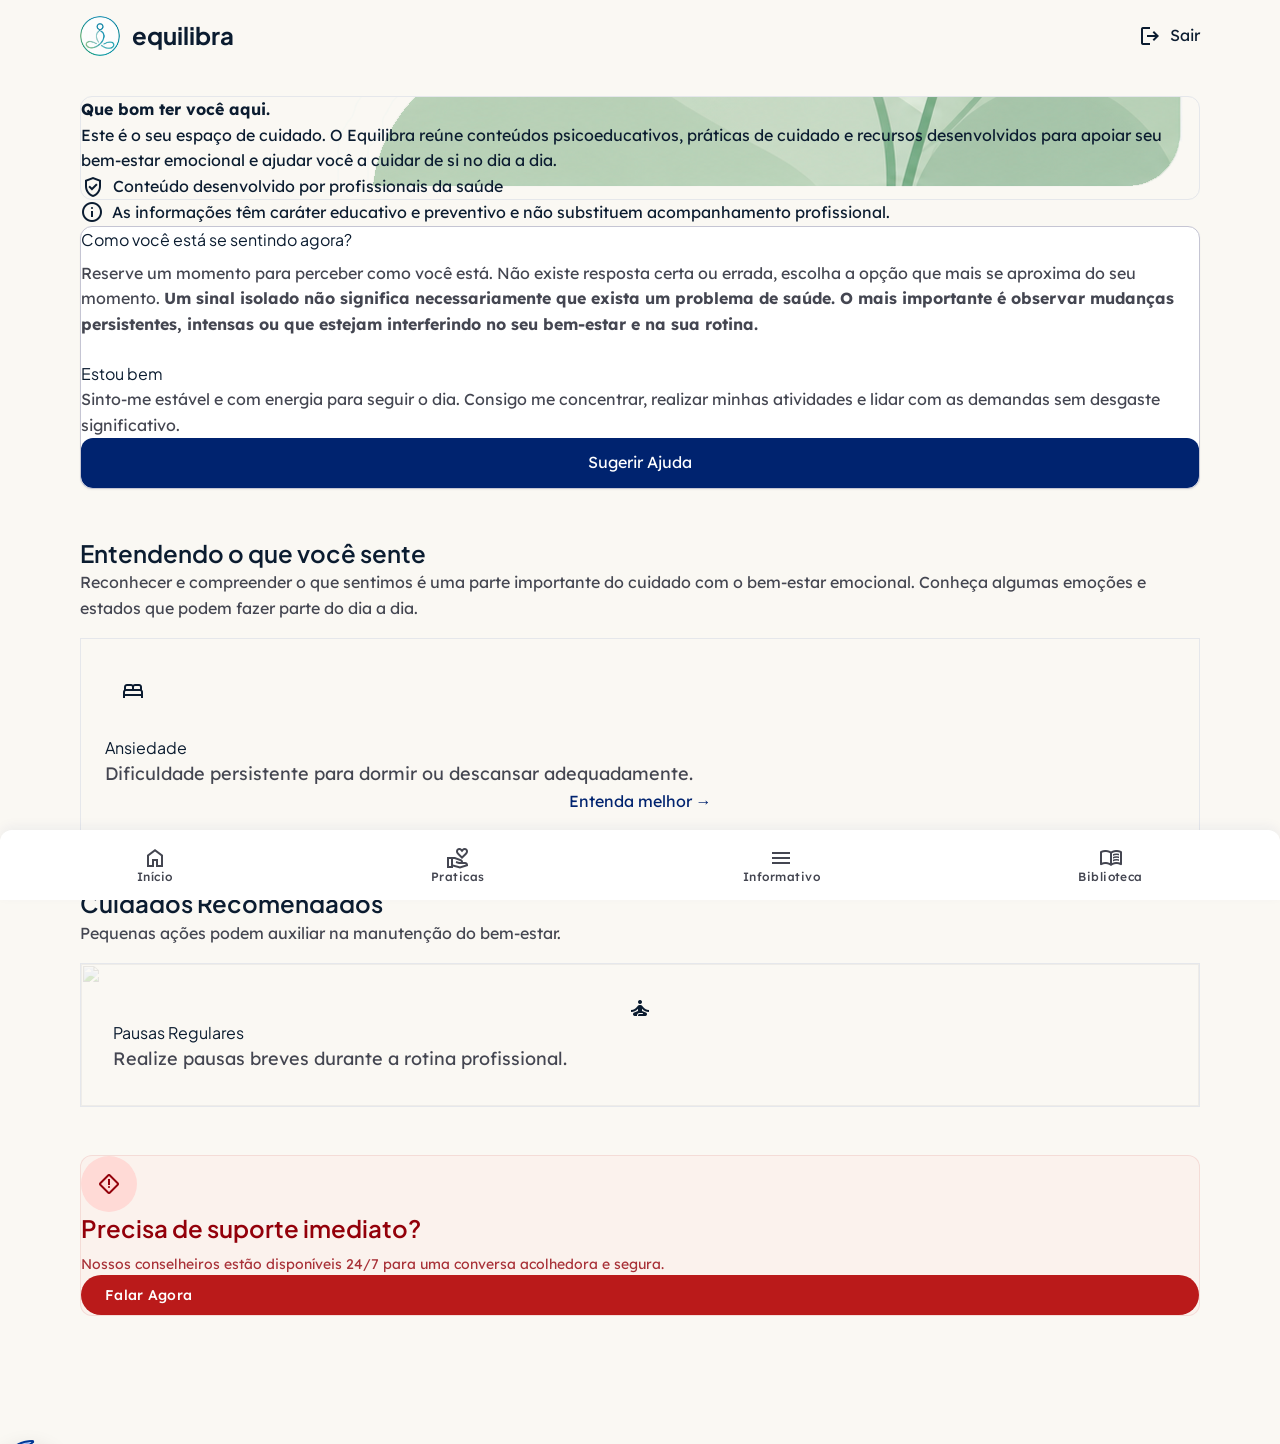
==== commit abf6839f: "feature - atualização de design" ====
--- a/index.html
+++ b/index.html
@@ -1165,7 +1165,7 @@
 <a href="./pages/ajuda.html" class="flex flex-col items-center justify-center text-on-surface-variant dark:text-on-tertiary-container px-4 py-1 hover:text-primary dark:hover:text-primary-fixed transition-colors active:scale-90 duration-150" >
 <span class="material-symbols-outlined">
             volunteer_activism
-        </span><span class="font-label-sm text-label-sm"><span class="" style="letter-spacing: 0.48px; text-align: center;">Ajuda</span></span>
+        </span><span class="font-label-sm text-label-sm"><span class="" style="letter-spacing: 0.48px; text-align: center;">Praticas</span></span>
 </a>
 
 <a href="./pages/informativo.html" class="flex flex-col items-center justify-center text-on-surface-variant dark:text-on-tertiary-container px-4 py-1 hover:text-primary dark:hover:text-primary-fixed transition-colors active:scale-90 duration-150" >
